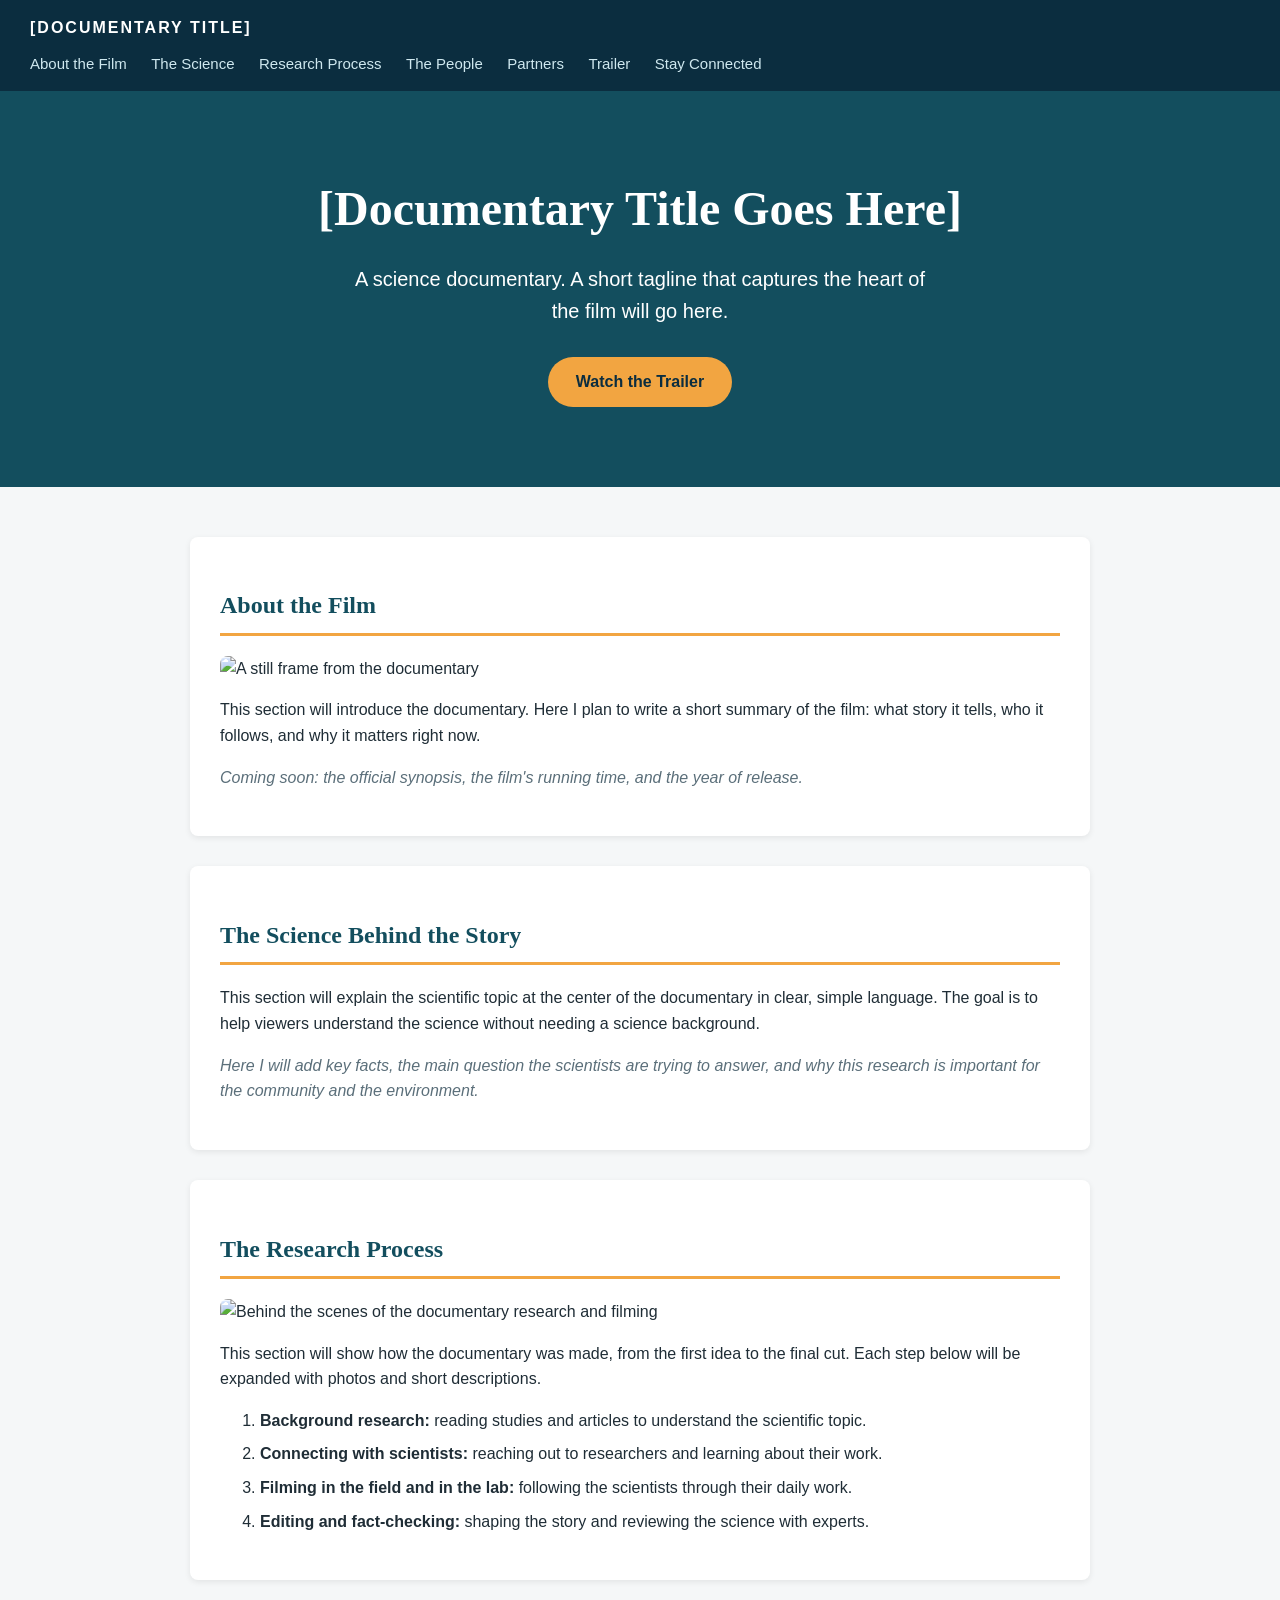
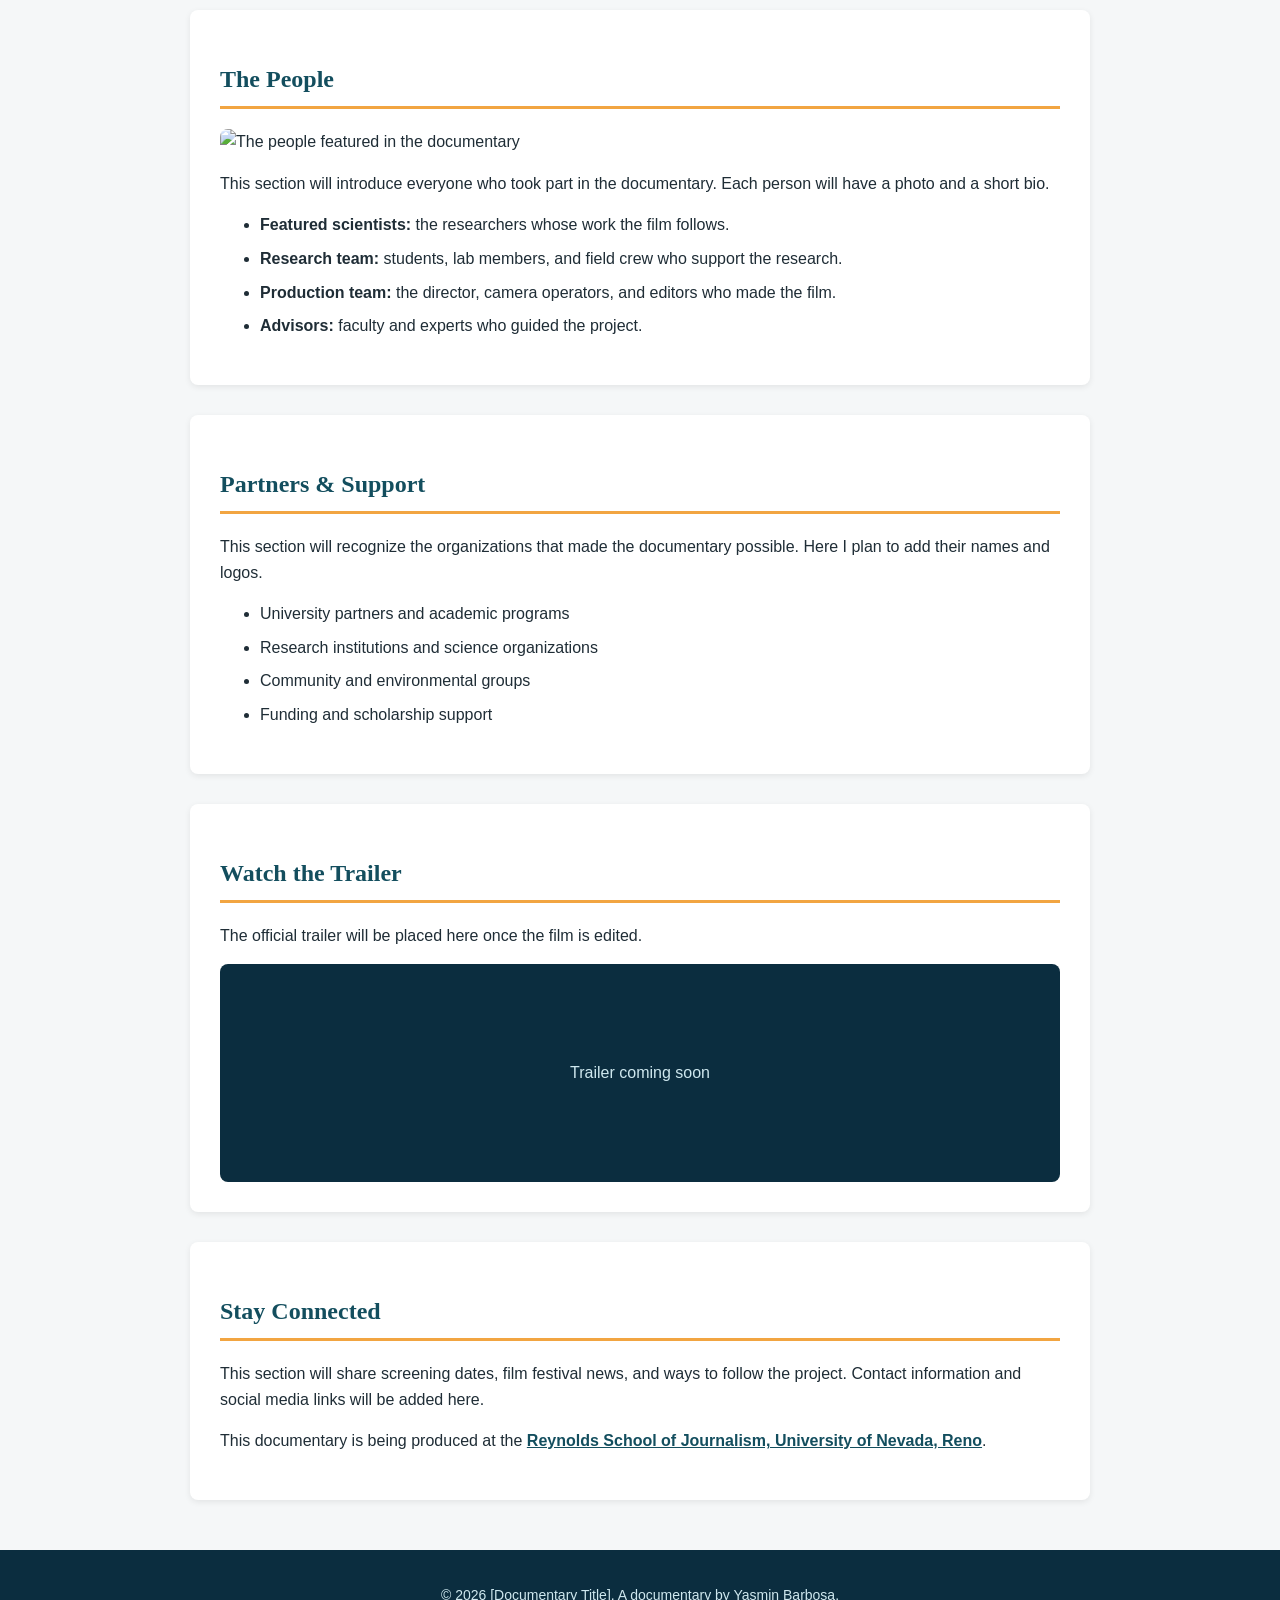
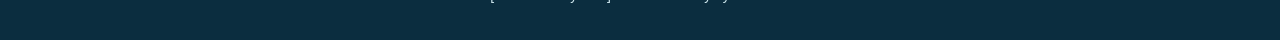
==== index.html @ 39a9e7e7 "Add initial website files" ====
<!DOCTYPE html>
<html lang="en">
<head>
  <meta charset="UTF-8">
  <meta name="viewport" content="width=device-width, initial-scale=1.0">
  <title>Documentary Title | A Science Documentary</title>
  <!-- Link to the CSS file -->
  <link rel="stylesheet" href="style.css">
</head>
<body>

  <!-- HEADER: site name and navigation menu -->
  <header>
    <p class="site-name">[Documentary Title]</p>
    <nav>
      <ul>
        <li><a href="#about">About the Film</a></li>
        <li><a href="#science">The Science</a></li>
        <li><a href="#research">Research Process</a></li>
        <li><a href="#people">The People</a></li>
        <li><a href="#partners">Partners</a></li>
        <li><a href="#trailer">Trailer</a></li>
        <li><a href="#contact">Stay Connected</a></li>
      </ul>
    </nav>
  </header>

  <!-- HERO: the first thing visitors see -->
  <section class="hero">
    <h1>[Documentary Title Goes Here]</h1>
    <p class="tagline">A science documentary. A short tagline that captures the heart of the film will go here.</p>
    <a href="#trailer" class="button">Watch the Trailer</a>
  </section>

  <main>

    <!-- ABOUT THE FILM -->
    <section id="about">
      <h2>About the Film</h2>
      <img src="images/about-the-film.jpg" alt="A still frame from the documentary">
      <p>This section will introduce the documentary. Here I plan to write a short summary of the film: what story it tells, who it follows, and why it matters right now.</p>
      <p class="placeholder-note">Coming soon: the official synopsis, the film's running time, and the year of release.</p>
    </section>

    <!-- THE SCIENCE -->
    <section id="science">
      <h2>The Science Behind the Story</h2>
      <p>This section will explain the scientific topic at the center of the documentary in clear, simple language. The goal is to help viewers understand the science without needing a science background.</p>
      <p class="placeholder-note">Here I will add key facts, the main question the scientists are trying to answer, and why this research is important for the community and the environment.</p>
    </section>

    <!-- RESEARCH PROCESS -->
    <section id="research">
      <h2>The Research Process</h2>
      <img src="images/research-process.jpg" alt="Behind the scenes of the documentary research and filming">
      <p>This section will show how the documentary was made, from the first idea to the final cut. Each step below will be expanded with photos and short descriptions.</p>
      <ol>
        <li><strong>Background research:</strong> reading studies and articles to understand the scientific topic.</li>
        <li><strong>Connecting with scientists:</strong> reaching out to researchers and learning about their work.</li>
        <li><strong>Filming in the field and in the lab:</strong> following the scientists through their daily work.</li>
        <li><strong>Editing and fact-checking:</strong> shaping the story and reviewing the science with experts.</li>
      </ol>
    </section>

    <!-- THE PEOPLE -->
    <section id="people">
      <h2>The People</h2>
      <img src="images/the-people.jpg" alt="The people featured in the documentary">
      <p>This section will introduce everyone who took part in the documentary. Each person will have a photo and a short bio.</p>
      <ul>
        <li><strong>Featured scientists:</strong> the researchers whose work the film follows.</li>
        <li><strong>Research team:</strong> students, lab members, and field crew who support the research.</li>
        <li><strong>Production team:</strong> the director, camera operators, and editors who made the film.</li>
        <li><strong>Advisors:</strong> faculty and experts who guided the project.</li>
      </ul>
    </section>

    <!-- PARTNERS -->
    <section id="partners">
      <h2>Partners &amp; Support</h2>
      <p>This section will recognize the organizations that made the documentary possible. Here I plan to add their names and logos.</p>
      <ul>
        <li>University partners and academic programs</li>
        <li>Research institutions and science organizations</li>
        <li>Community and environmental groups</li>
        <li>Funding and scholarship support</li>
      </ul>
    </section>

    <!-- TRAILER -->
    <section id="trailer">
      <h2>Watch the Trailer</h2>
      <p>The official trailer will be placed here once the film is edited.</p>
      <div class="video-box">
        <p>Trailer coming soon</p>
      </div>
    </section>

    <!-- STAY CONNECTED -->
    <section id="contact">
      <h2>Stay Connected</h2>
      <p>This section will share screening dates, film festival news, and ways to follow the project. Contact information and social media links will be added here.</p>
      <p>This documentary is being produced at the <a href="https://www.unr.edu/journalism" target="_blank">Reynolds School of Journalism, University of Nevada, Reno</a>.</p>
    </section>

  </main>

  <!-- FOOTER -->
  <footer>
    <p>&copy; 2026 [Documentary Title]. A documentary by Yasmin Barbosa.</p>
  </footer>

</body>
</html>
---- style.css ----
/* =========================
   1. BASIC PAGE SETTINGS
   ========================= */
body {
  margin: 0;
  font-family: Arial, Helvetica, sans-serif;
  background-color: #f5f7f8;
  color: #1f2d36;
  line-height: 1.6;
}

h1,
h2 {
  font-family: Georgia, "Times New Roman", serif;
}

/* =========================
   2. HEADER AND NAVIGATION
   ========================= */
header {
  background-color: #0b2d3f;
  padding: 15px 30px;
}

.site-name {
  color: #ffffff;
  font-weight: bold;
  letter-spacing: 2px;
  text-transform: uppercase;
  margin: 0 0 10px 0;
}

nav ul {
  list-style: none;
  margin: 0;
  padding: 0;
}

nav li {
  display: inline-block;
  margin-right: 20px;
}

nav a {
  color: #cfe8ef;
  text-decoration: none;
  font-size: 15px;
}

nav a:hover {
  color: #ffffff;
  text-decoration: underline;
}

/* =========================
   3. HERO (TOP BANNER)
   ========================= */
.hero {
  background-color: #134e5e;
  color: #ffffff;
  text-align: center;
  padding: 80px 20px;
}

.hero h1 {
  font-size: 48px;
  margin: 0 0 15px 0;
}

.tagline {
  font-size: 20px;
  max-width: 600px;
  margin: 0 auto 30px auto;
}

.button {
  display: inline-block;
  background-color: #f2a541;
  color: #0b2d3f;
  padding: 12px 28px;
  border-radius: 30px;
  text-decoration: none;
  font-weight: bold;
}

.button:hover {
  background-color: #ffffff;
}

/* =========================
   4. MAIN CONTENT SECTIONS
   ========================= */
main {
  max-width: 900px;
  margin: 0 auto;
  padding: 20px;
}

main section {
  background-color: #ffffff;
  margin: 30px 0;
  padding: 30px;
  border-radius: 8px;
  box-shadow: 0 2px 6px rgba(0, 0, 0, 0.08);
}

h2 {
  color: #134e5e;
  border-bottom: 3px solid #f2a541;
  padding-bottom: 8px;
}

img {
  max-width: 100%;
  height: auto;
  border-radius: 8px;
}

main li {
  margin-bottom: 8px;
}

main a {
  color: #134e5e;
  font-weight: bold;
}

.placeholder-note {
  font-style: italic;
  color: #5b6f7a;
}

/* Trailer box */
.video-box {
  background-color: #0b2d3f;
  color: #cfe8ef;
  text-align: center;
  padding: 80px 20px;
  border-radius: 8px;
}

/* =========================
   5. FOOTER
   ========================= */
footer {
  background-color: #0b2d3f;
  color: #cfe8ef;
  text-align: center;
  padding: 20px;
  font-size: 14px;
}
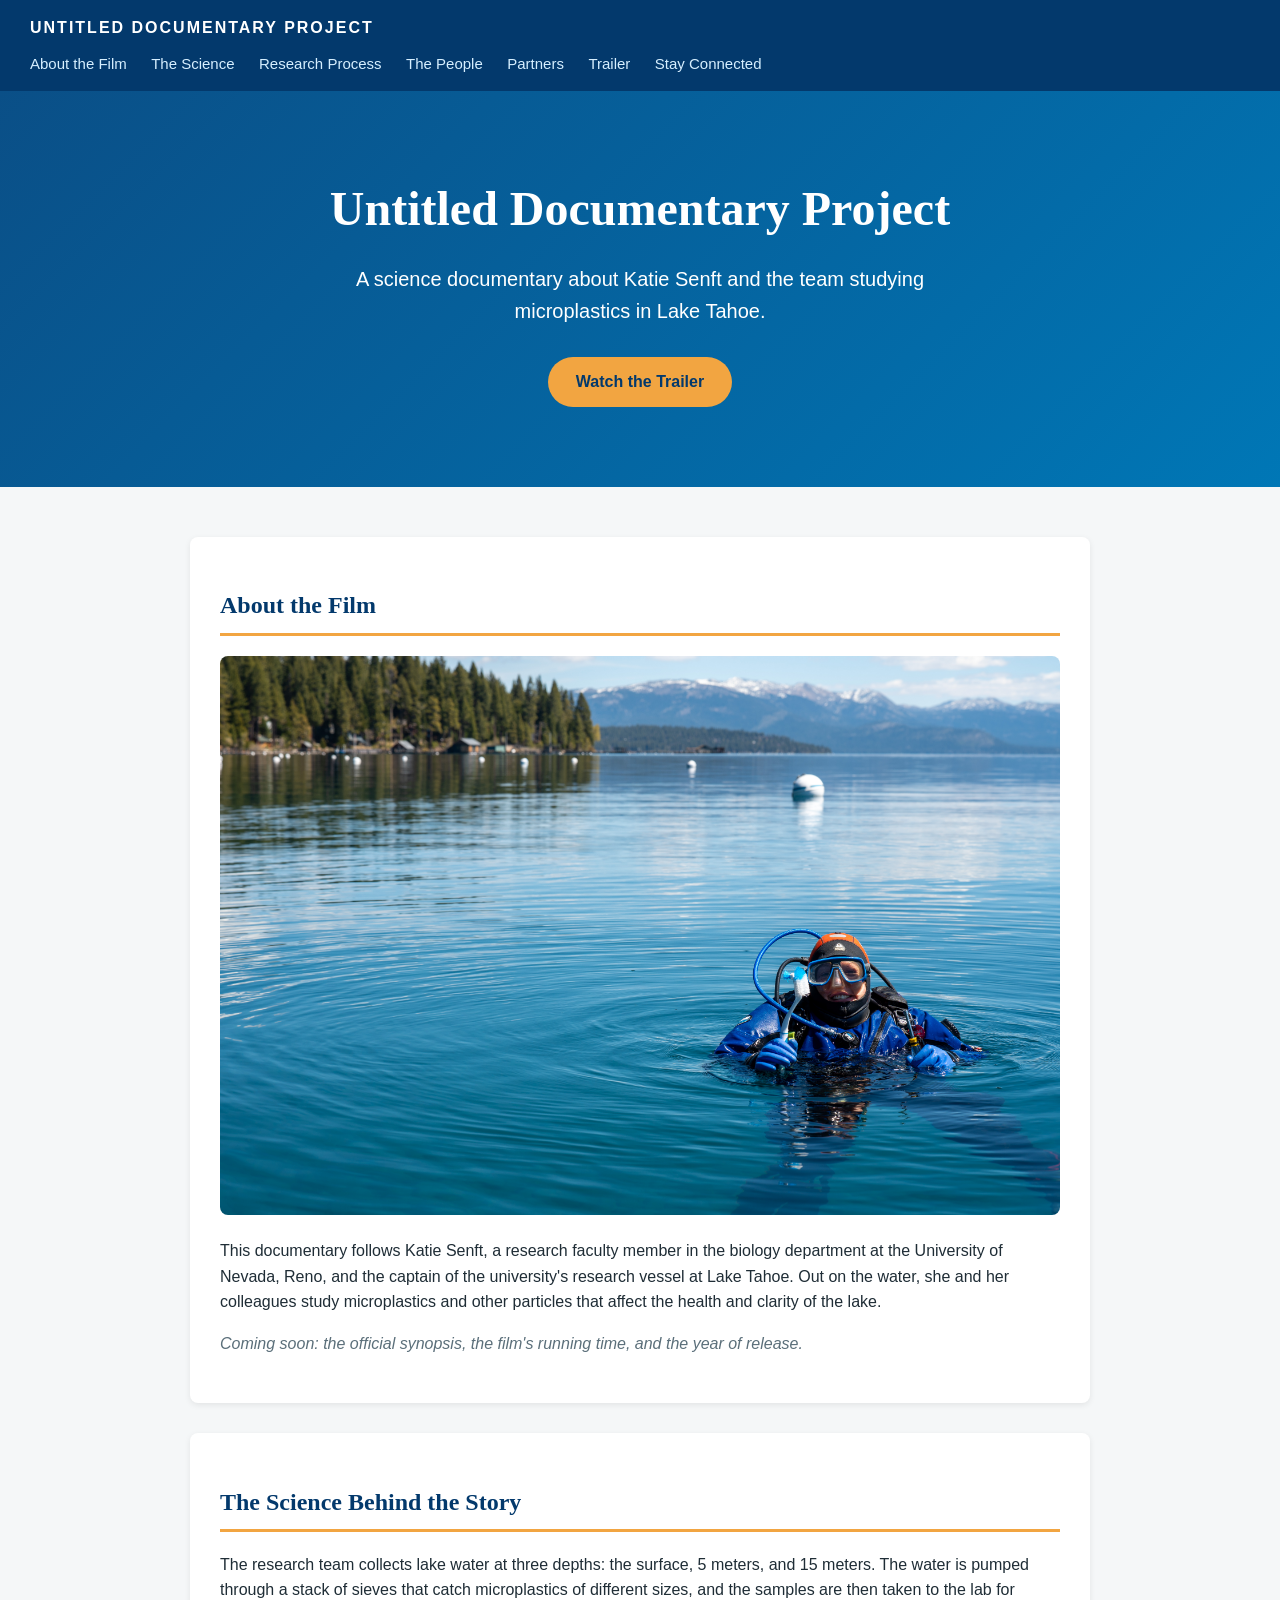
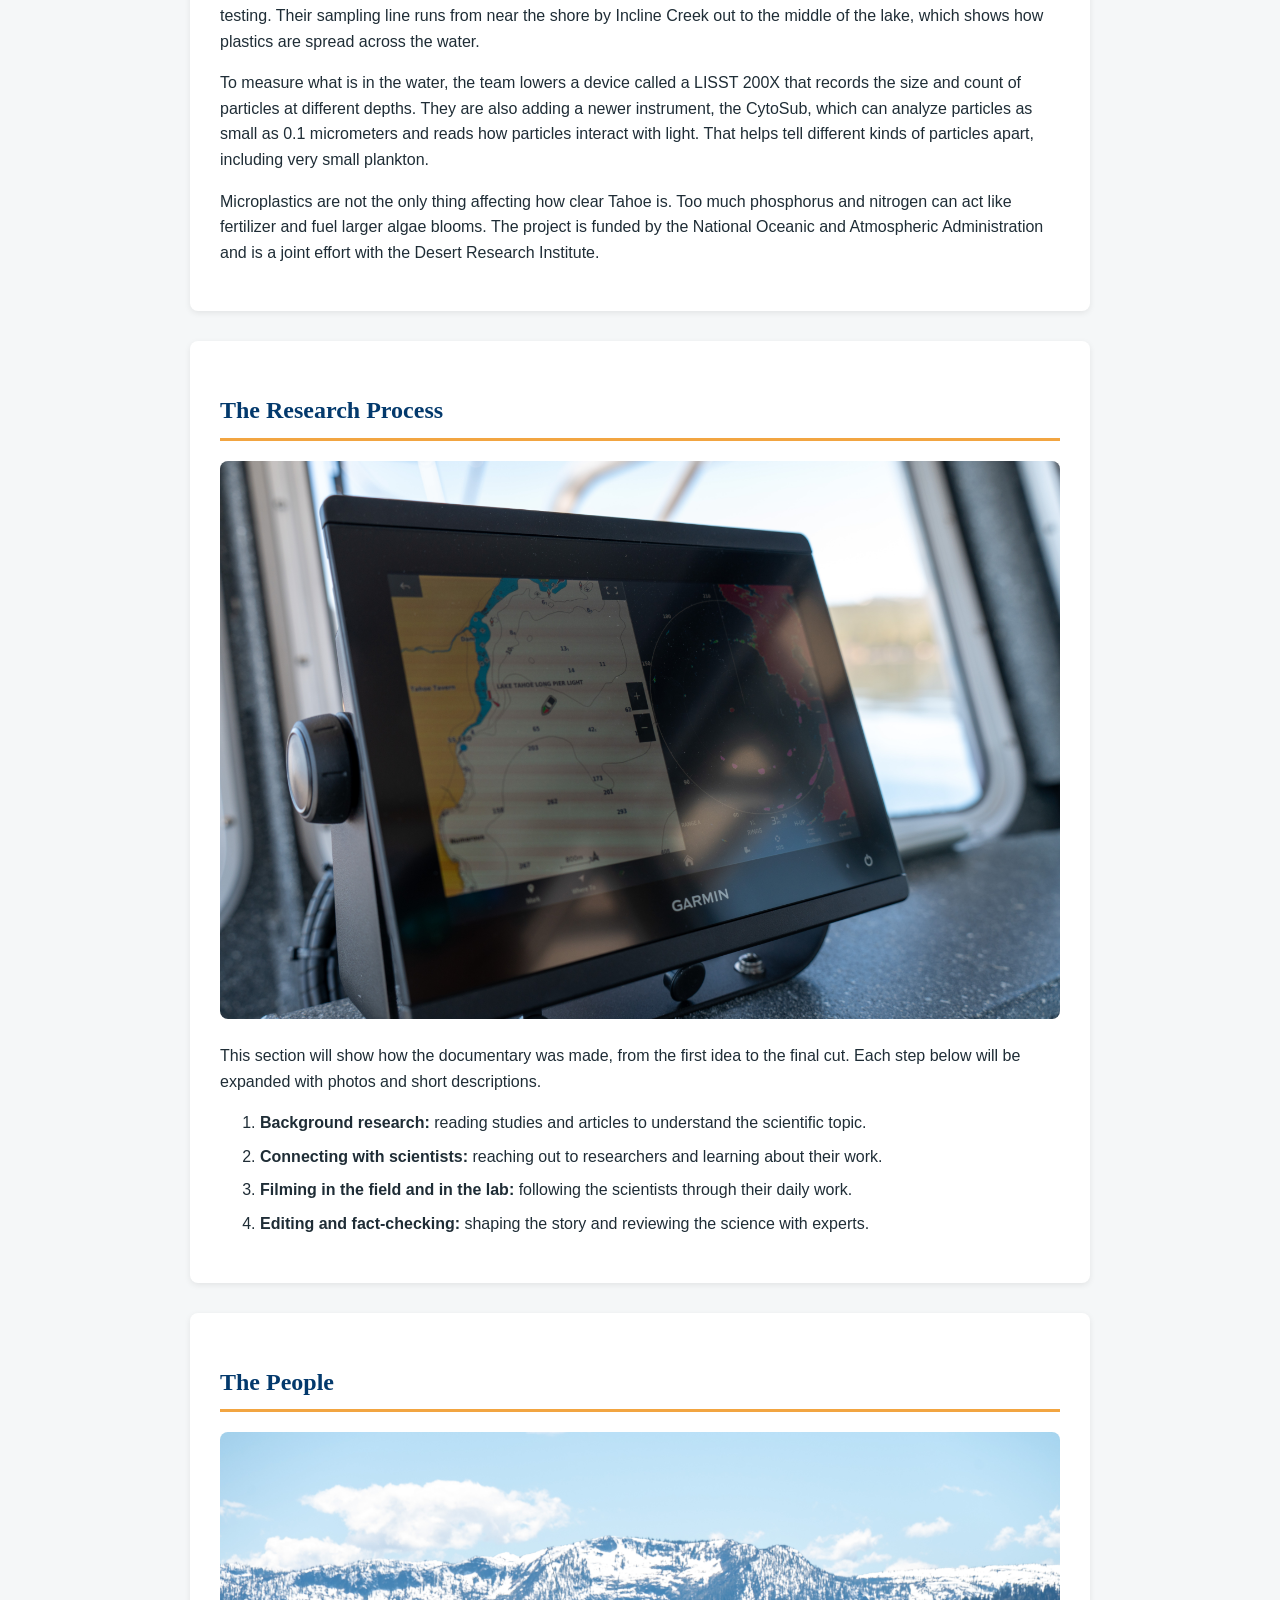
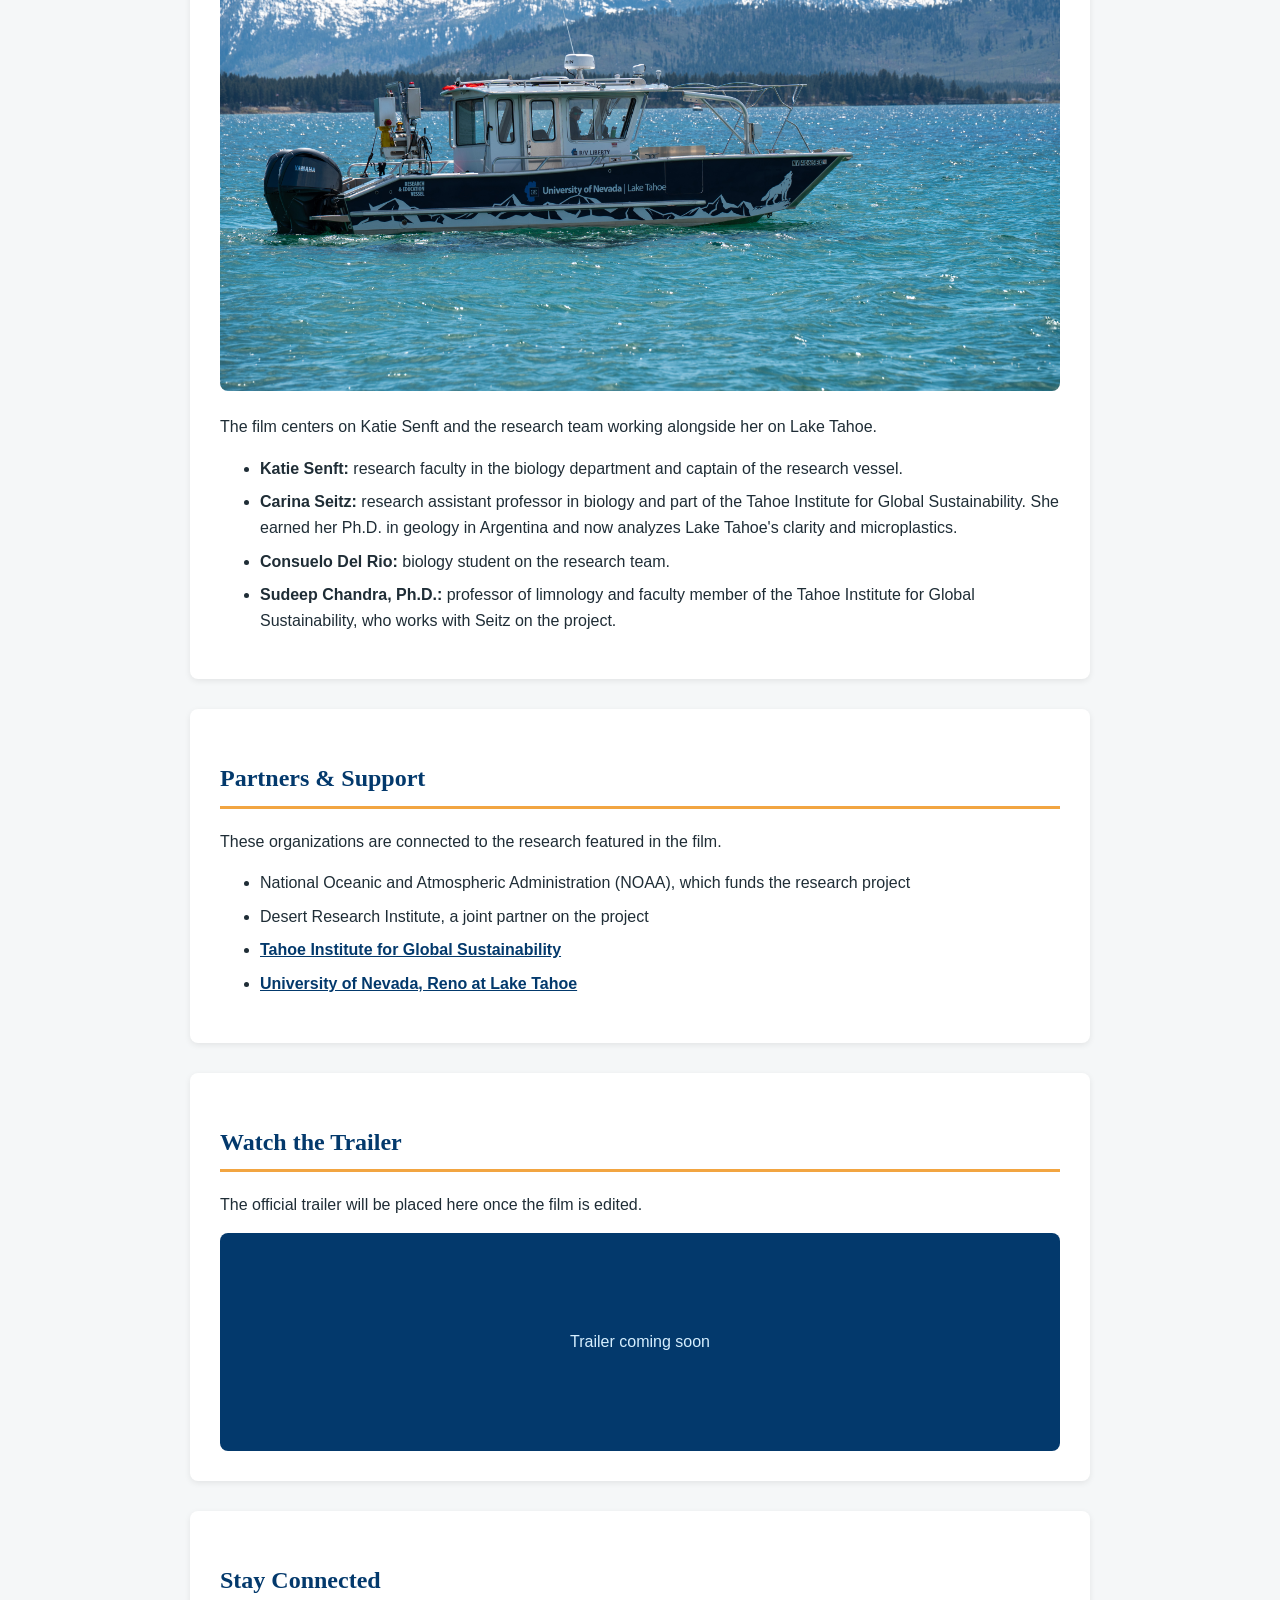
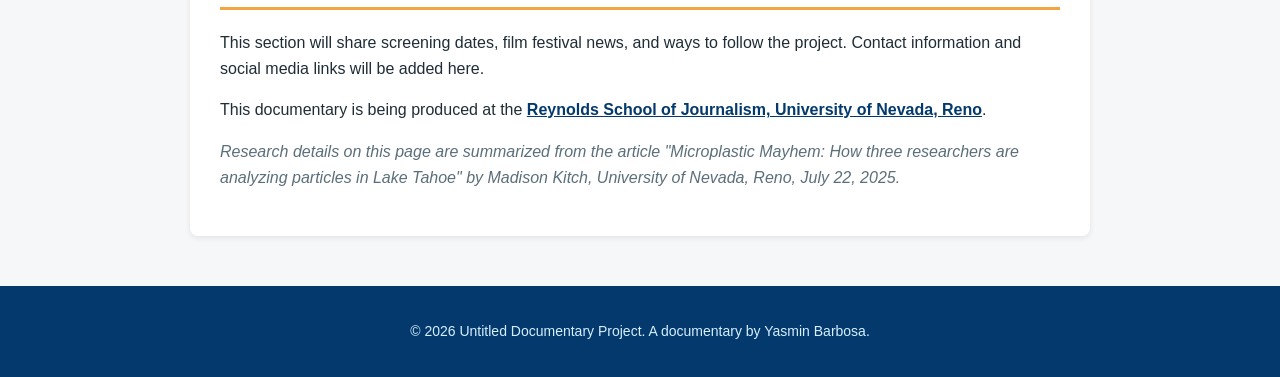
==== commit 2222f7db: "Update documentary title and content in index.html" ====
--- a/index.html
+++ b/index.html
@@ -3,7 +3,7 @@
 <head>
   <meta charset="UTF-8">
   <meta name="viewport" content="width=device-width, initial-scale=1.0">
-  <title>Documentary Title | A Science Documentary</title>
+  <title>Untitled Documentary Project | A Science Documentary</title>
   <!-- Link to the CSS file -->
   <link rel="stylesheet" href="style.css">
 </head>
@@ -11,7 +11,7 @@
 
   <!-- HEADER: site name and navigation menu -->
   <header>
-    <p class="site-name">[Documentary Title]</p>
+    <p class="site-name">Untitled Documentary Project</p>
     <nav>
       <ul>
         <li><a href="#about">About the Film</a></li>
@@ -27,8 +27,8 @@
 
   <!-- HERO: the first thing visitors see -->
   <section class="hero">
-    <h1>[Documentary Title Goes Here]</h1>
-    <p class="tagline">A science documentary. A short tagline that captures the heart of the film will go here.</p>
+    <h1>Untitled Documentary Project</h1>
+    <p class="tagline">A science documentary about Katie Senft and the team studying microplastics in Lake Tahoe.</p>
     <a href="#trailer" class="button">Watch the Trailer</a>
   </section>
 
@@ -38,15 +38,16 @@
     <section id="about">
       <h2>About the Film</h2>
       <img src="images/about-the-film.jpg" alt="A still frame from the documentary">
-      <p>This section will introduce the documentary. Here I plan to write a short summary of the film: what story it tells, who it follows, and why it matters right now.</p>
+      <p>This documentary follows Katie Senft, a research faculty member in the biology department at the University of Nevada, Reno, and the captain of the university's research vessel at Lake Tahoe. Out on the water, she and her colleagues study microplastics and other particles that affect the health and clarity of the lake.</p>
       <p class="placeholder-note">Coming soon: the official synopsis, the film's running time, and the year of release.</p>
     </section>
 
     <!-- THE SCIENCE -->
     <section id="science">
       <h2>The Science Behind the Story</h2>
-      <p>This section will explain the scientific topic at the center of the documentary in clear, simple language. The goal is to help viewers understand the science without needing a science background.</p>
-      <p class="placeholder-note">Here I will add key facts, the main question the scientists are trying to answer, and why this research is important for the community and the environment.</p>
+      <p>The research team collects lake water at three depths: the surface, 5 meters, and 15 meters. The water is pumped through a stack of sieves that catch microplastics of different sizes, and the samples are then taken to the lab for testing. Their sampling line runs from near the shore by Incline Creek out to the middle of the lake, which shows how plastics are spread across the water.</p>
+      <p>To measure what is in the water, the team lowers a device called a LISST 200X that records the size and count of particles at different depths. They are also adding a newer instrument, the CytoSub, which can analyze particles as small as 0.1 micrometers and reads how particles interact with light. That helps tell different kinds of particles apart, including very small plankton.</p>
+      <p>Microplastics are not the only thing affecting how clear Tahoe is. Too much phosphorus and nitrogen can act like fertilizer and fuel larger algae blooms. The project is funded by the National Oceanic and Atmospheric Administration and is a joint effort with the Desert Research Institute.</p>
     </section>
 
     <!-- RESEARCH PROCESS -->
@@ -65,25 +66,26 @@
     <!-- THE PEOPLE -->
     <section id="people">
       <h2>The People</h2>
-      <img src="images/the-people.jpg" alt="The people featured in the documentary">
-      <p>This section will introduce everyone who took part in the documentary. Each person will have a photo and a short bio.</p>
+      <img src="images/the-people.jpg" alt="The research vessel on Lake Tahoe">
+      <p>The film centers on Katie Senft and the research team working alongside her on Lake Tahoe.</p>
       <ul>
-        <li><strong>Featured scientists:</strong> the researchers whose work the film follows.</li>
-        <li><strong>Research team:</strong> students, lab members, and field crew who support the research.</li>
-        <li><strong>Production team:</strong> the director, camera operators, and editors who made the film.</li>
-        <li><strong>Advisors:</strong> faculty and experts who guided the project.</li>
+        <li><strong>Katie Senft:</strong> research faculty in the biology department and captain of the research vessel.</li>
+        <li><strong>Carina Seitz:</strong> research assistant professor in biology and part of the Tahoe Institute for Global Sustainability. She earned her Ph.D. in geology in Argentina and now analyzes Lake Tahoe's clarity and microplastics.</li>
+        <li><strong>Consuelo Del Rio:</strong> biology student on the research team.</li>
+        <li><strong>Sudeep Chandra, Ph.D.:</strong> professor of limnology and faculty member of the Tahoe Institute for Global Sustainability, who works with Seitz on the project.</li>
+   
       </ul>
     </section>
 
     <!-- PARTNERS -->
     <section id="partners">
       <h2>Partners &amp; Support</h2>
-      <p>This section will recognize the organizations that made the documentary possible. Here I plan to add their names and logos.</p>
+      <p>These organizations are connected to the research featured in the film.</p>
       <ul>
-        <li>University partners and academic programs</li>
-        <li>Research institutions and science organizations</li>
-        <li>Community and environmental groups</li>
-        <li>Funding and scholarship support</li>
+        <li>National Oceanic and Atmospheric Administration (NOAA), which funds the research project</li>
+        <li>Desert Research Institute, a joint partner on the project</li>
+        <li><a href="https://www.unr.edu/tahoe-institute" target="_blank">Tahoe Institute for Global Sustainability</a></li>
+        <li><a href="https://www.unr.edu/lake-tahoe" target="_blank">University of Nevada, Reno at Lake Tahoe</a></li>
       </ul>
     </section>
 
@@ -101,14 +103,15 @@
       <h2>Stay Connected</h2>
       <p>This section will share screening dates, film festival news, and ways to follow the project. Contact information and social media links will be added here.</p>
       <p>This documentary is being produced at the <a href="https://www.unr.edu/journalism" target="_blank">Reynolds School of Journalism, University of Nevada, Reno</a>.</p>
+      <p class="placeholder-note">Research details on this page are summarized from the article "Microplastic Mayhem: How three researchers are analyzing particles in Lake Tahoe" by Madison Kitch, University of Nevada, Reno, July 22, 2025.</p>
     </section>
 
   </main>
 
   <!-- FOOTER -->
   <footer>
-    <p>&copy; 2026 [Documentary Title]. A documentary by Yasmin Barbosa.</p>
+    <p>&copy; 2026 Untitled Documentary Project. A documentary by Yasmin Barbosa.</p>
   </footer>
 
 </body>
-</html>+</html>
--- a/style.css
+++ b/style.css
@@ -18,7 +18,7 @@
    2. HEADER AND NAVIGATION
    ========================= */
 header {
-  background-color: #0b2d3f;
+  background-color: #03396c;
   padding: 15px 30px;
 }
 
@@ -42,7 +42,7 @@
 }
 
 nav a {
-  color: #cfe8ef;
+  color: #d6efff;
   text-decoration: none;
   font-size: 15px;
 }
@@ -56,7 +56,7 @@
    3. HERO (TOP BANNER)
    ========================= */
 .hero {
-  background-color: #134e5e;
+  background: linear-gradient(135deg, #0a4f87, #0077b6);
   color: #ffffff;
   text-align: center;
   padding: 80px 20px;
@@ -76,7 +76,7 @@
 .button {
   display: inline-block;
   background-color: #f2a541;
-  color: #0b2d3f;
+  color: #03396c;
   padding: 12px 28px;
   border-radius: 30px;
   text-decoration: none;
@@ -105,7 +105,7 @@
 }
 
 h2 {
-  color: #134e5e;
+  color: #03396c;
   border-bottom: 3px solid #f2a541;
   padding-bottom: 8px;
 }
@@ -121,7 +121,7 @@
 }
 
 main a {
-  color: #134e5e;
+  color: #03396c;
   font-weight: bold;
 }
 
@@ -132,8 +132,8 @@
 
 /* Trailer box */
 .video-box {
-  background-color: #0b2d3f;
-  color: #cfe8ef;
+  background-color: #03396c;
+  color: #d6efff;
   text-align: center;
   padding: 80px 20px;
   border-radius: 8px;
@@ -143,9 +143,9 @@
    5. FOOTER
    ========================= */
 footer {
-  background-color: #0b2d3f;
-  color: #cfe8ef;
+  background-color: #03396c;
+  color: #d6efff;
   text-align: center;
   padding: 20px;
   font-size: 14px;
-}+}
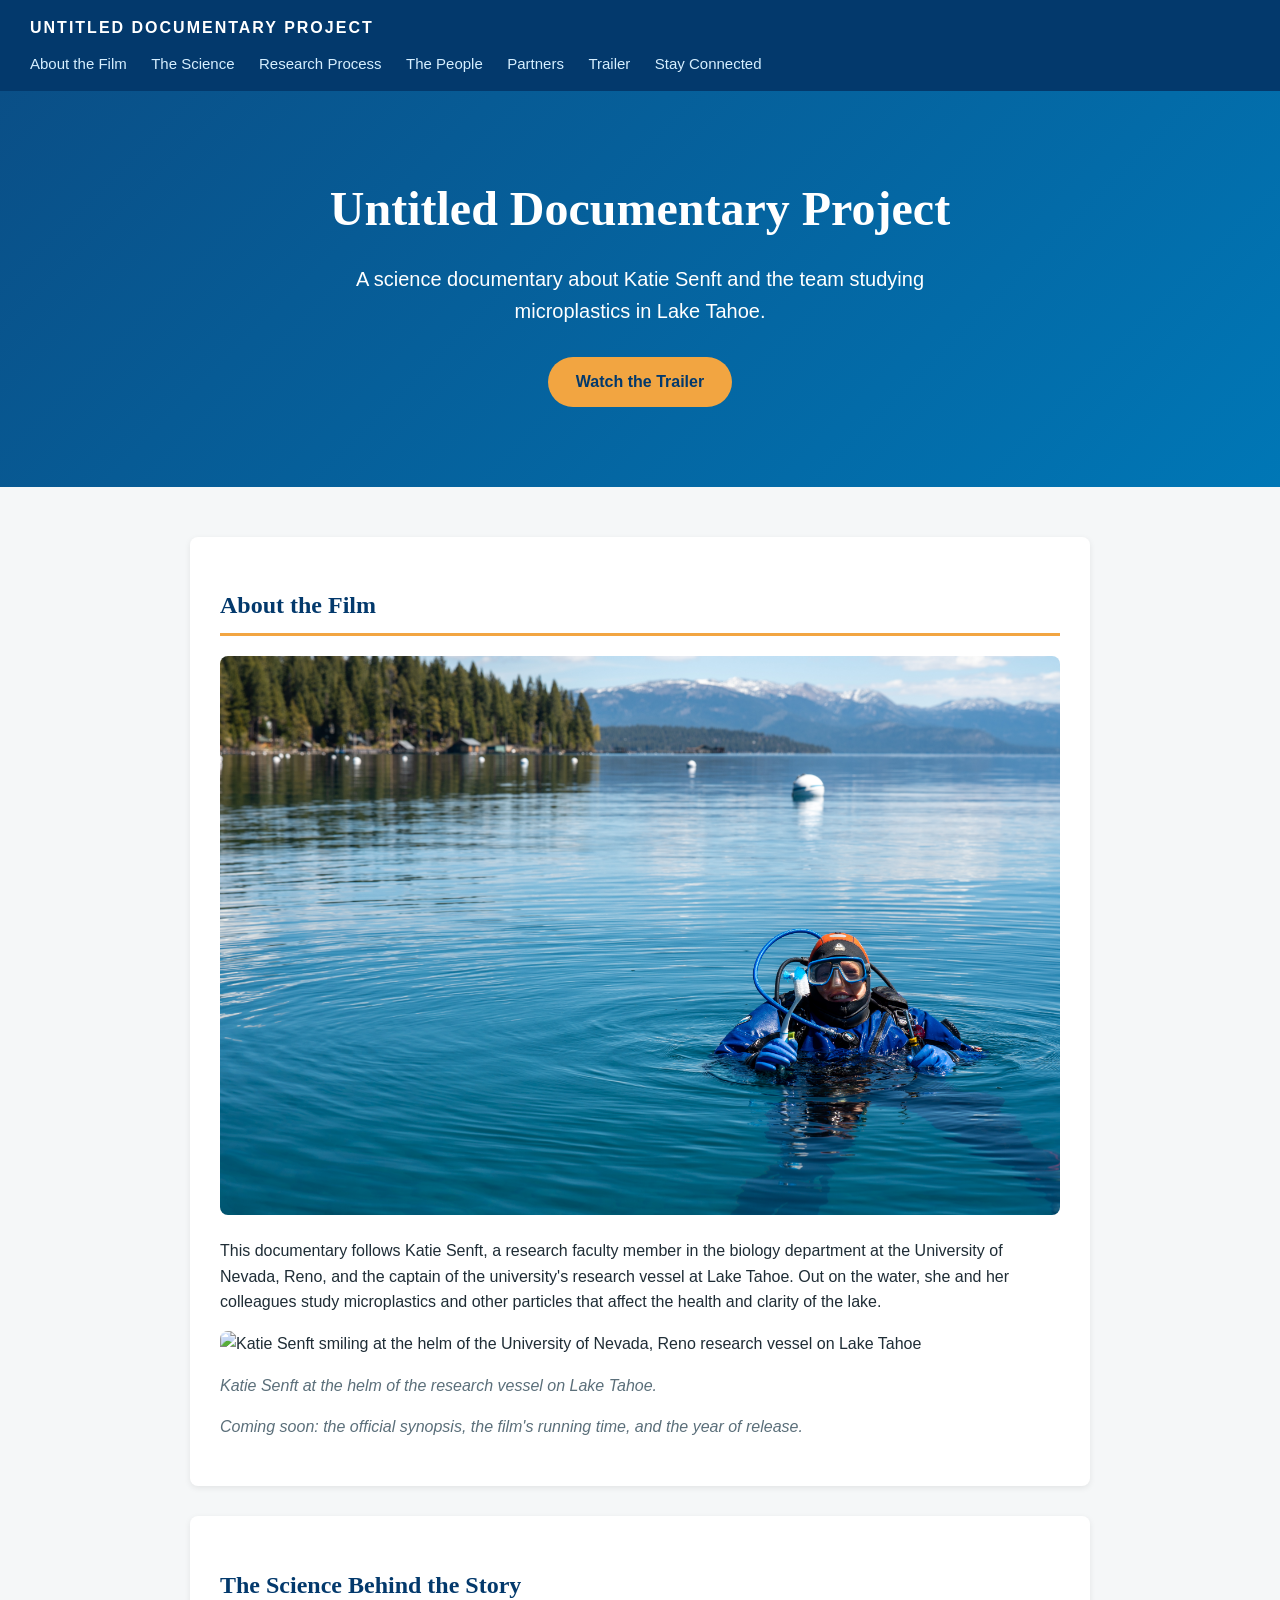
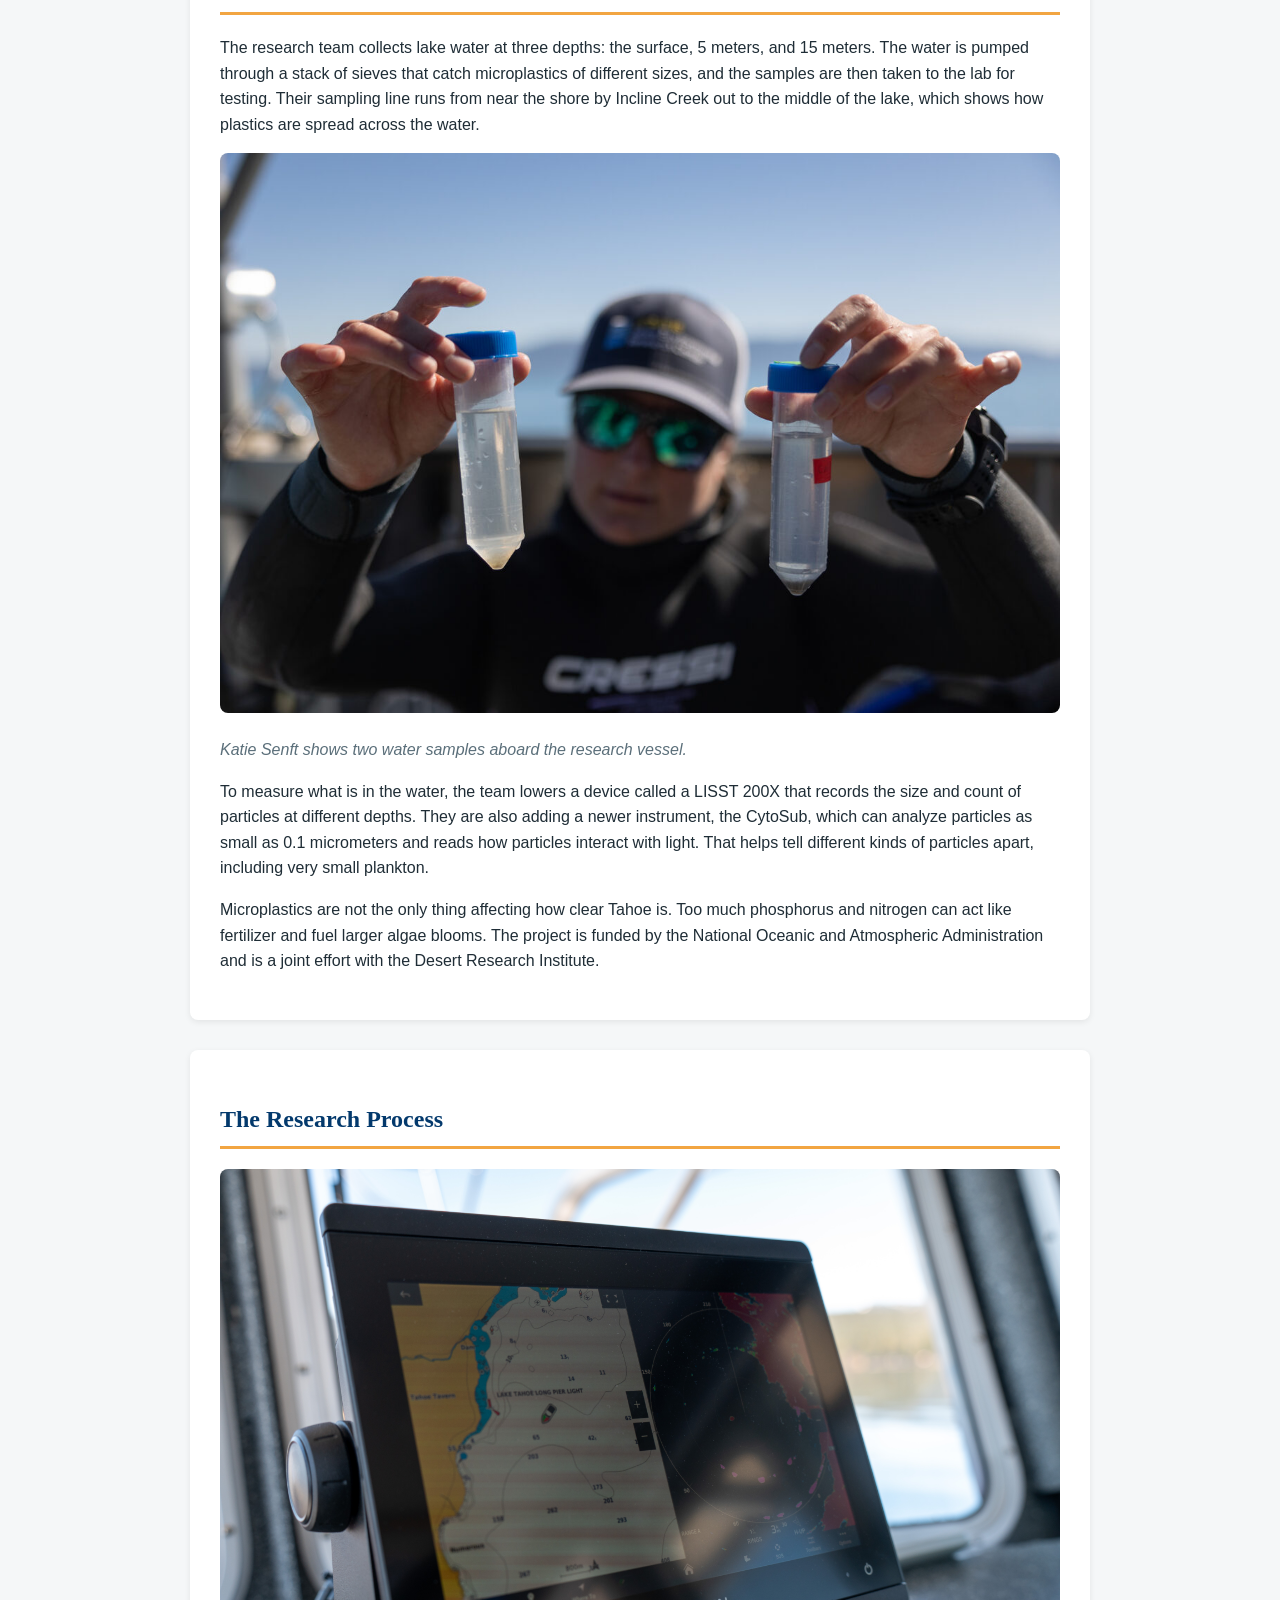
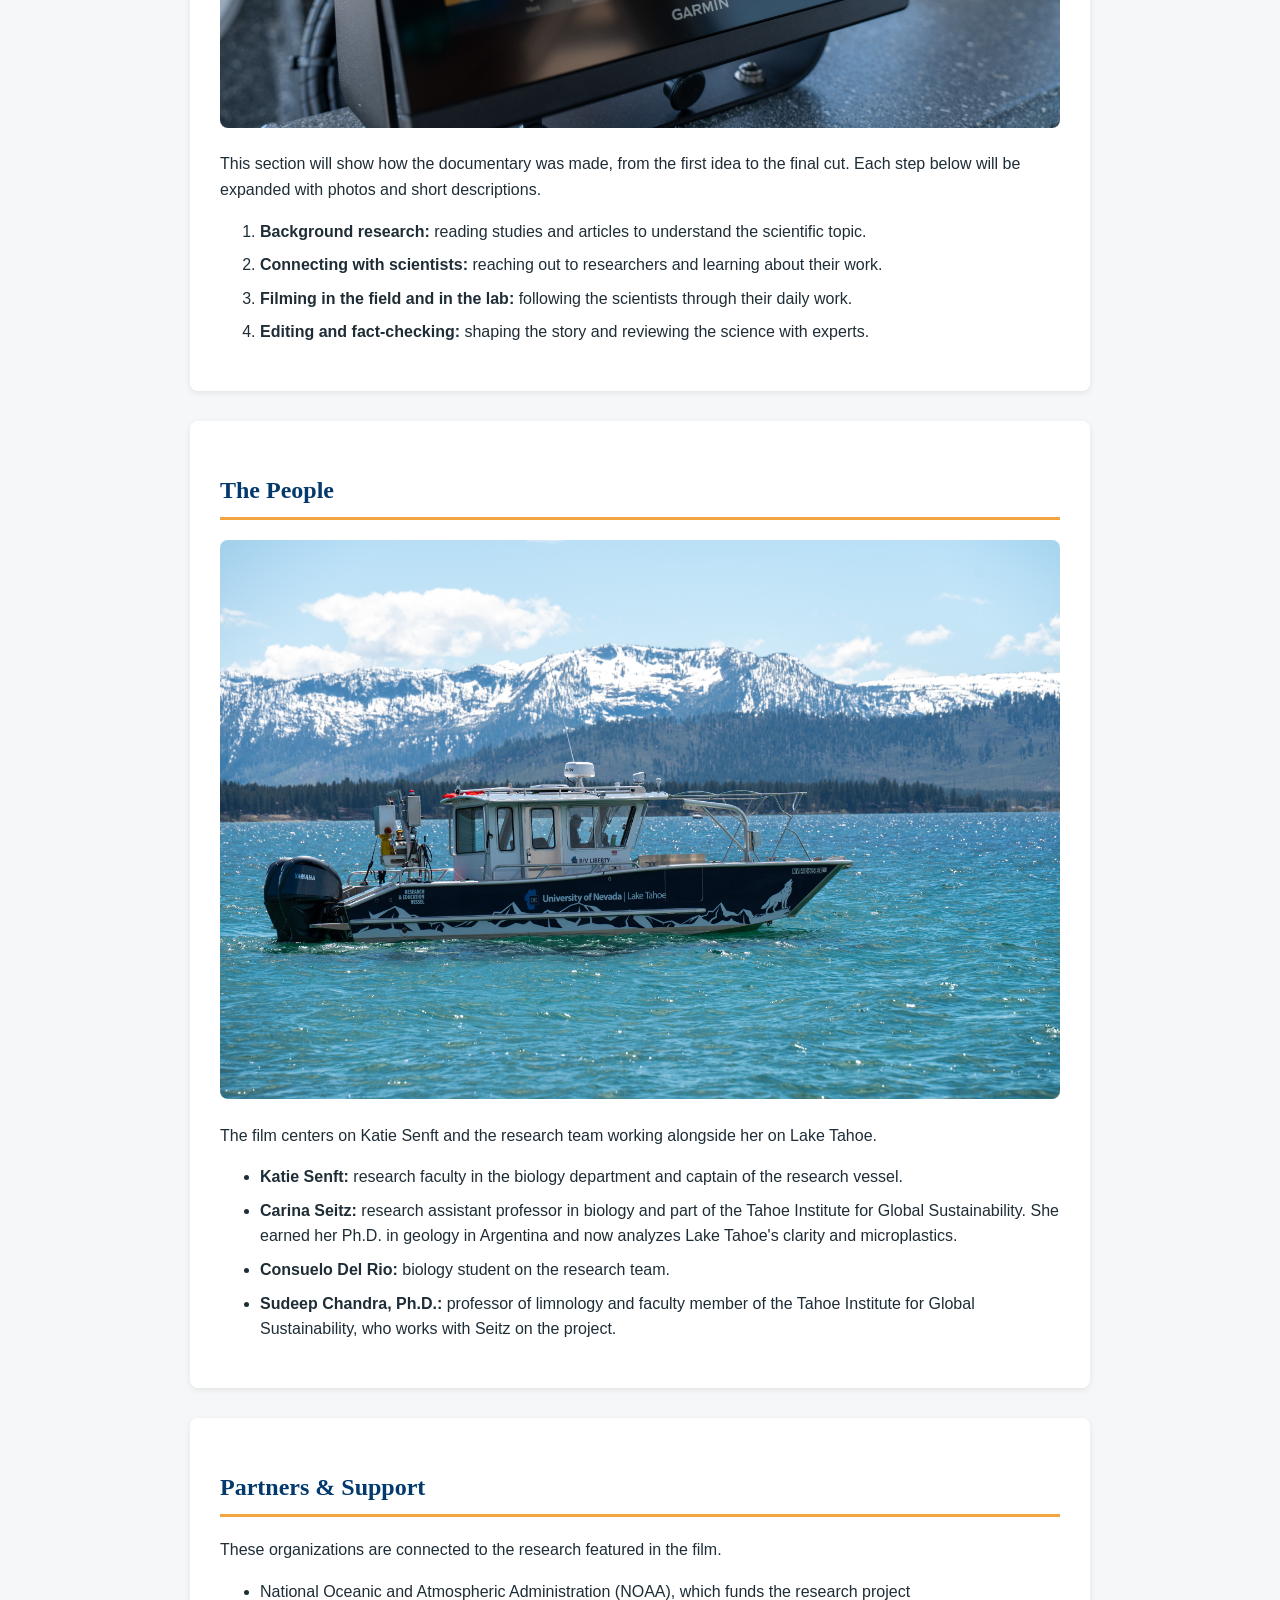
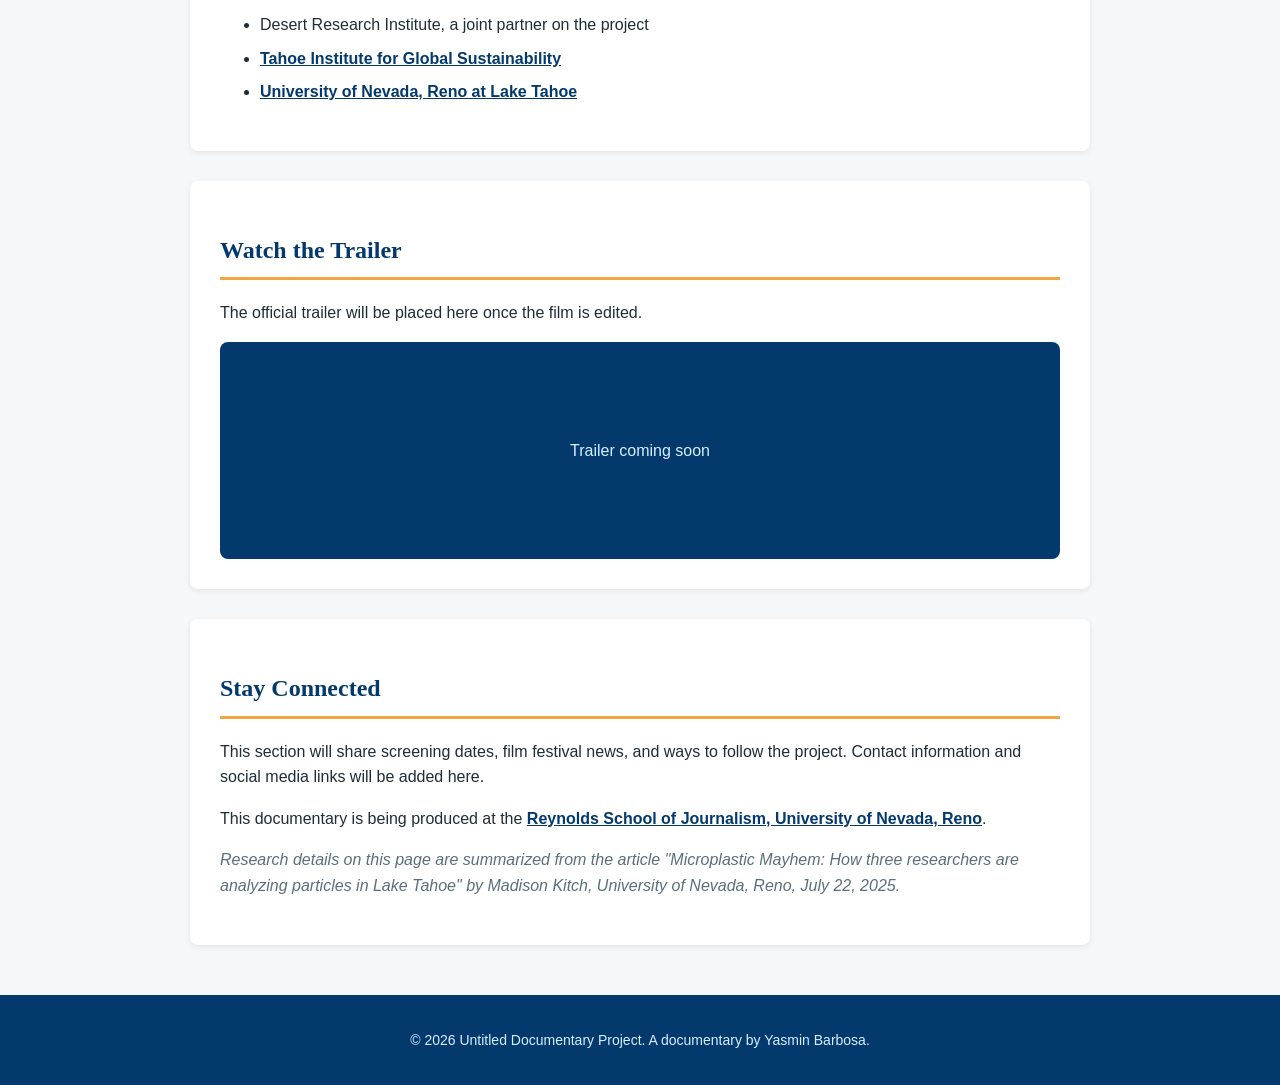
==== commit 70953a46: "Enhance 'About' and 'Science' sections with images Added images and notes about Katie Senft and wate" ====
--- a/index.html
+++ b/index.html
@@ -39,6 +39,8 @@
       <h2>About the Film</h2>
       <img src="images/about-the-film.jpg" alt="A still frame from the documentary">
       <p>This documentary follows Katie Senft, a research faculty member in the biology department at the University of Nevada, Reno, and the captain of the university's research vessel at Lake Tahoe. Out on the water, she and her colleagues study microplastics and other particles that affect the health and clarity of the lake.</p>
+      <img src="images/katie-senft-at-the-helm.jpg" alt="Katie Senft smiling at the helm of the University of Nevada, Reno research vessel on Lake Tahoe">
+      <p class="placeholder-note">Katie Senft at the helm of the research vessel on Lake Tahoe.</p>
       <p class="placeholder-note">Coming soon: the official synopsis, the film's running time, and the year of release.</p>
     </section>
 
@@ -46,6 +48,8 @@
     <section id="science">
       <h2>The Science Behind the Story</h2>
       <p>The research team collects lake water at three depths: the surface, 5 meters, and 15 meters. The water is pumped through a stack of sieves that catch microplastics of different sizes, and the samples are then taken to the lab for testing. Their sampling line runs from near the shore by Incline Creek out to the middle of the lake, which shows how plastics are spread across the water.</p>
+      <img src="images/katie-senft-water-samples.jpg" alt="Katie Senft holding up two water sample tubes aboard the research vessel on Lake Tahoe">
+      <p class="placeholder-note">Katie Senft shows two water samples aboard the research vessel.</p>
       <p>To measure what is in the water, the team lowers a device called a LISST 200X that records the size and count of particles at different depths. They are also adding a newer instrument, the CytoSub, which can analyze particles as small as 0.1 micrometers and reads how particles interact with light. That helps tell different kinds of particles apart, including very small plankton.</p>
       <p>Microplastics are not the only thing affecting how clear Tahoe is. Too much phosphorus and nitrogen can act like fertilizer and fuel larger algae blooms. The project is funded by the National Oceanic and Atmospheric Administration and is a joint effort with the Desert Research Institute.</p>
     </section>
@@ -73,7 +77,7 @@
         <li><strong>Carina Seitz:</strong> research assistant professor in biology and part of the Tahoe Institute for Global Sustainability. She earned her Ph.D. in geology in Argentina and now analyzes Lake Tahoe's clarity and microplastics.</li>
         <li><strong>Consuelo Del Rio:</strong> biology student on the research team.</li>
         <li><strong>Sudeep Chandra, Ph.D.:</strong> professor of limnology and faculty member of the Tahoe Institute for Global Sustainability, who works with Seitz on the project.</li>
-   
+    
       </ul>
     </section>
 
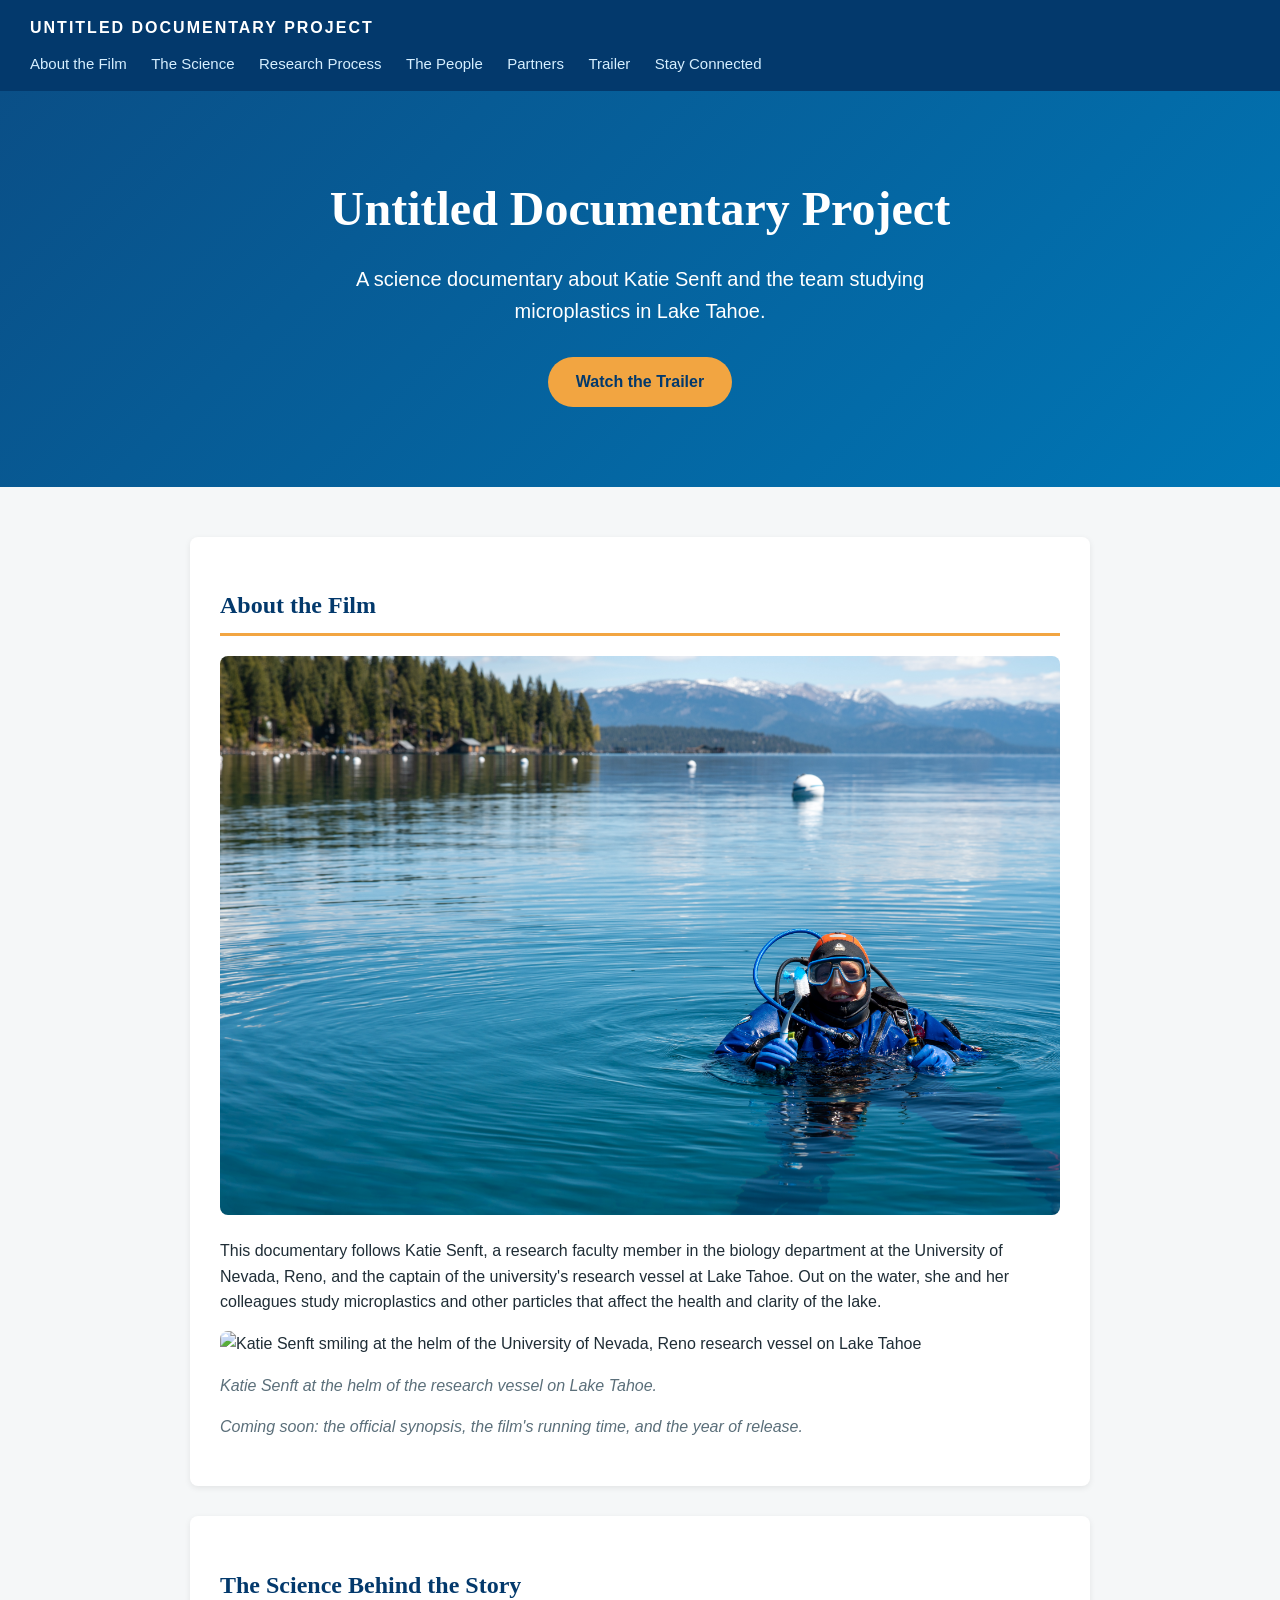
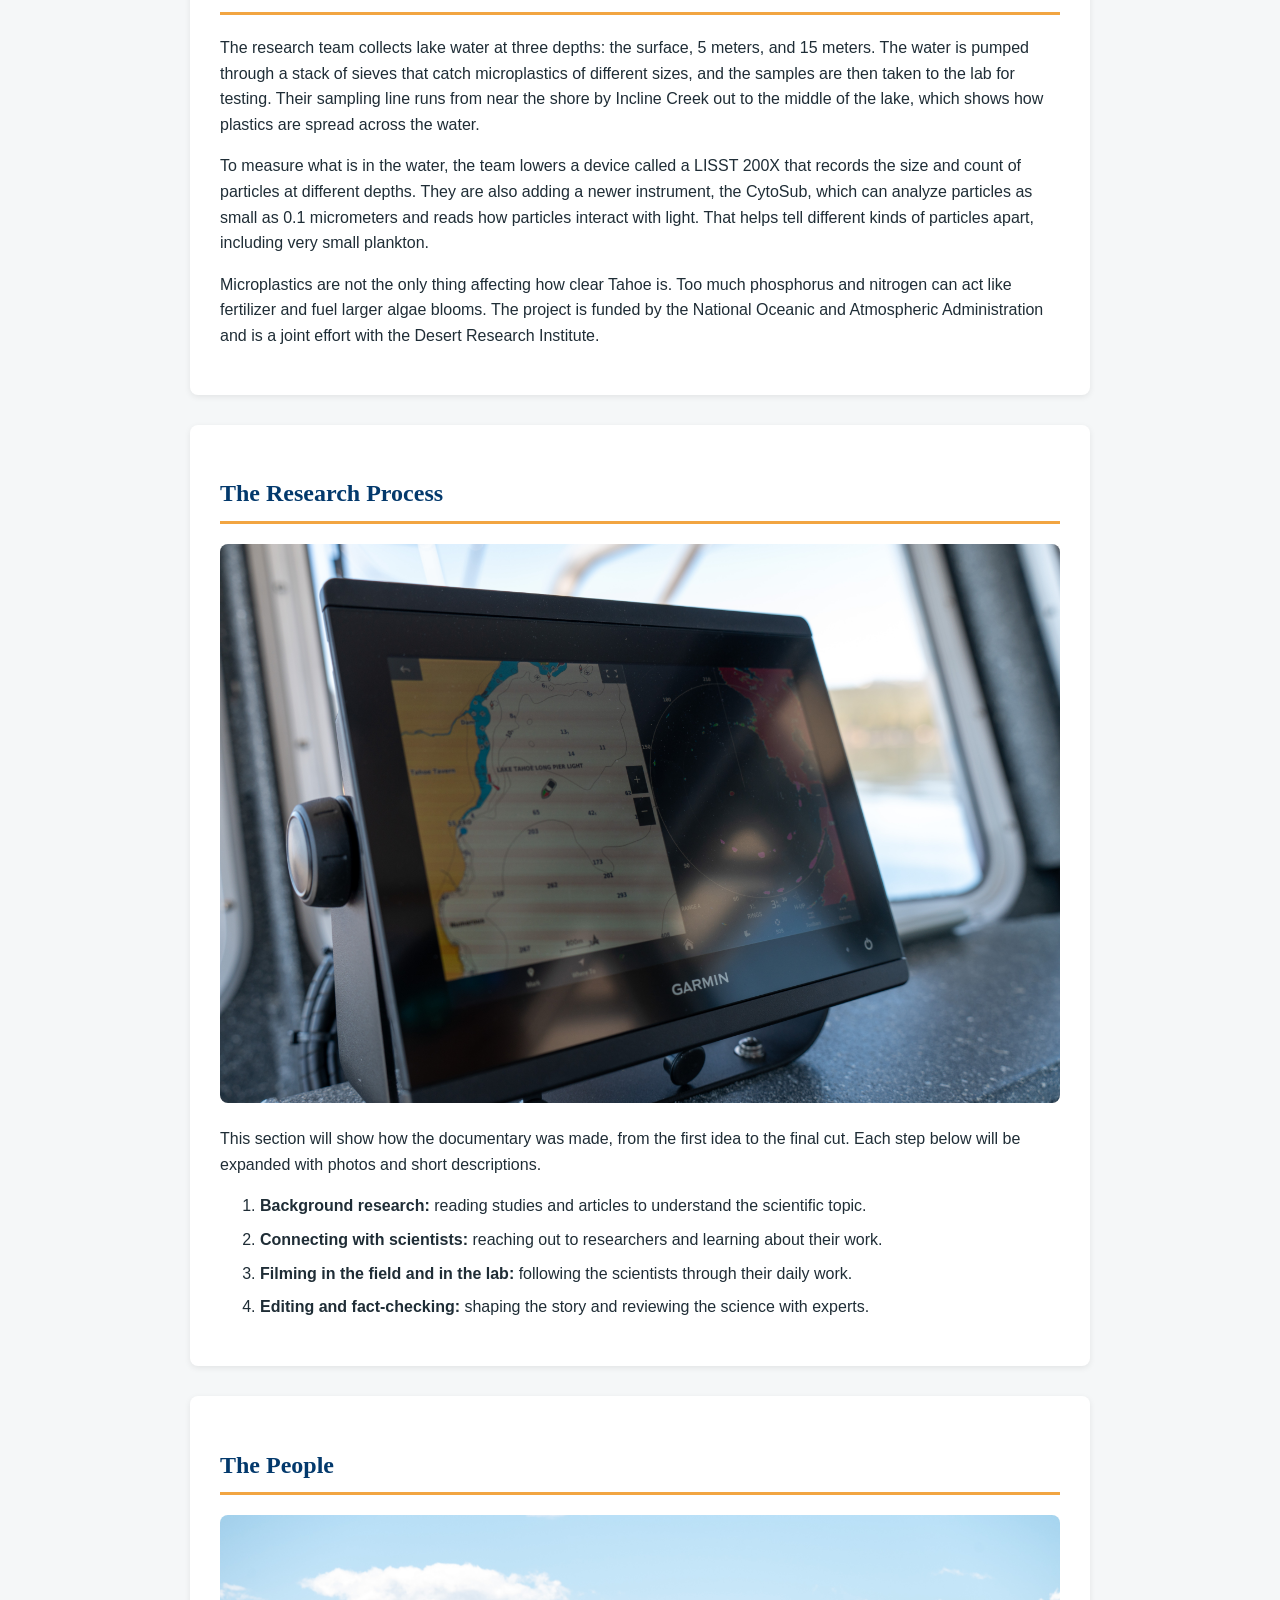
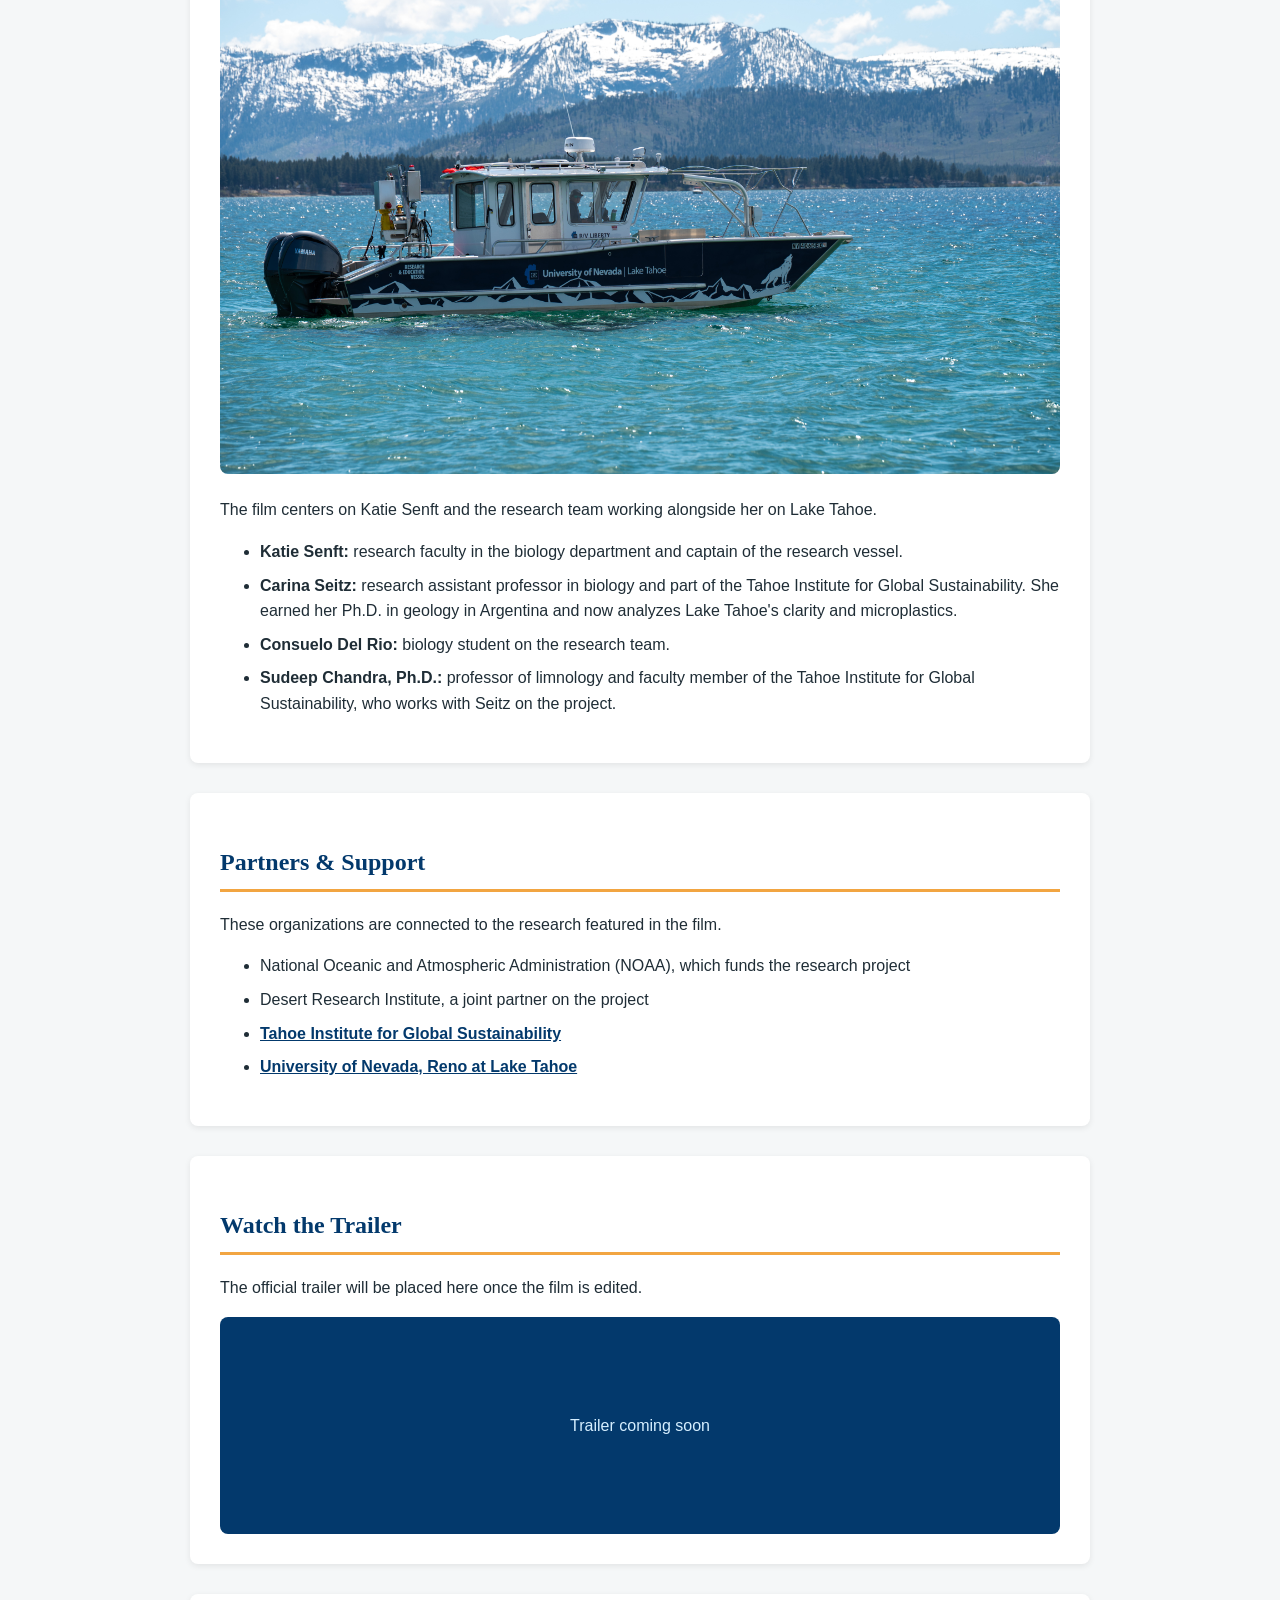
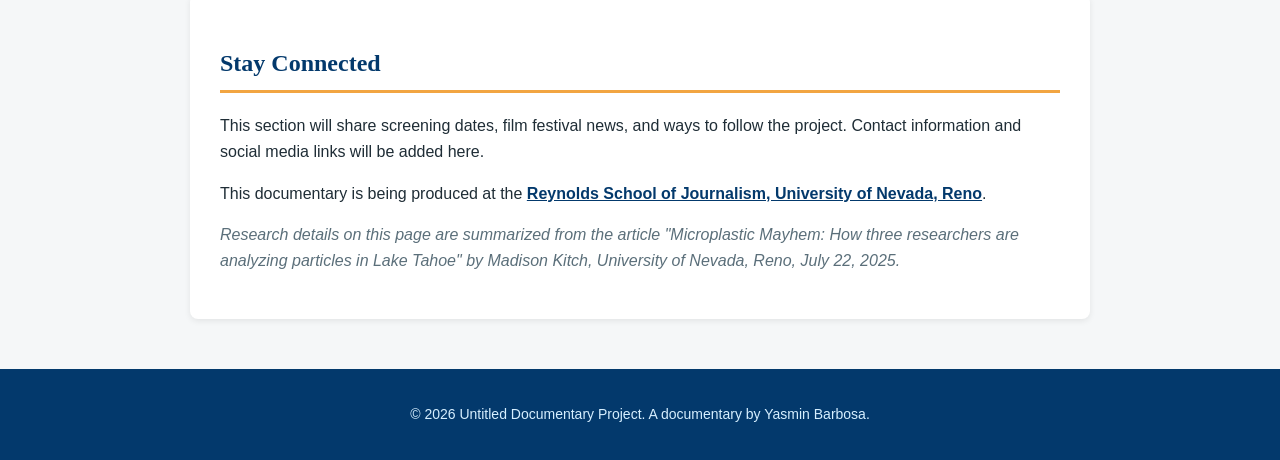
==== commit 75f65133: "Update index.html" ====
--- a/index.html
+++ b/index.html
@@ -48,8 +48,6 @@
     <section id="science">
       <h2>The Science Behind the Story</h2>
       <p>The research team collects lake water at three depths: the surface, 5 meters, and 15 meters. The water is pumped through a stack of sieves that catch microplastics of different sizes, and the samples are then taken to the lab for testing. Their sampling line runs from near the shore by Incline Creek out to the middle of the lake, which shows how plastics are spread across the water.</p>
-      <img src="images/katie-senft-water-samples.jpg" alt="Katie Senft holding up two water sample tubes aboard the research vessel on Lake Tahoe">
-      <p class="placeholder-note">Katie Senft shows two water samples aboard the research vessel.</p>
       <p>To measure what is in the water, the team lowers a device called a LISST 200X that records the size and count of particles at different depths. They are also adding a newer instrument, the CytoSub, which can analyze particles as small as 0.1 micrometers and reads how particles interact with light. That helps tell different kinds of particles apart, including very small plankton.</p>
       <p>Microplastics are not the only thing affecting how clear Tahoe is. Too much phosphorus and nitrogen can act like fertilizer and fuel larger algae blooms. The project is funded by the National Oceanic and Atmospheric Administration and is a joint effort with the Desert Research Institute.</p>
     </section>
@@ -77,7 +75,6 @@
         <li><strong>Carina Seitz:</strong> research assistant professor in biology and part of the Tahoe Institute for Global Sustainability. She earned her Ph.D. in geology in Argentina and now analyzes Lake Tahoe's clarity and microplastics.</li>
         <li><strong>Consuelo Del Rio:</strong> biology student on the research team.</li>
         <li><strong>Sudeep Chandra, Ph.D.:</strong> professor of limnology and faculty member of the Tahoe Institute for Global Sustainability, who works with Seitz on the project.</li>
-    
       </ul>
     </section>
 
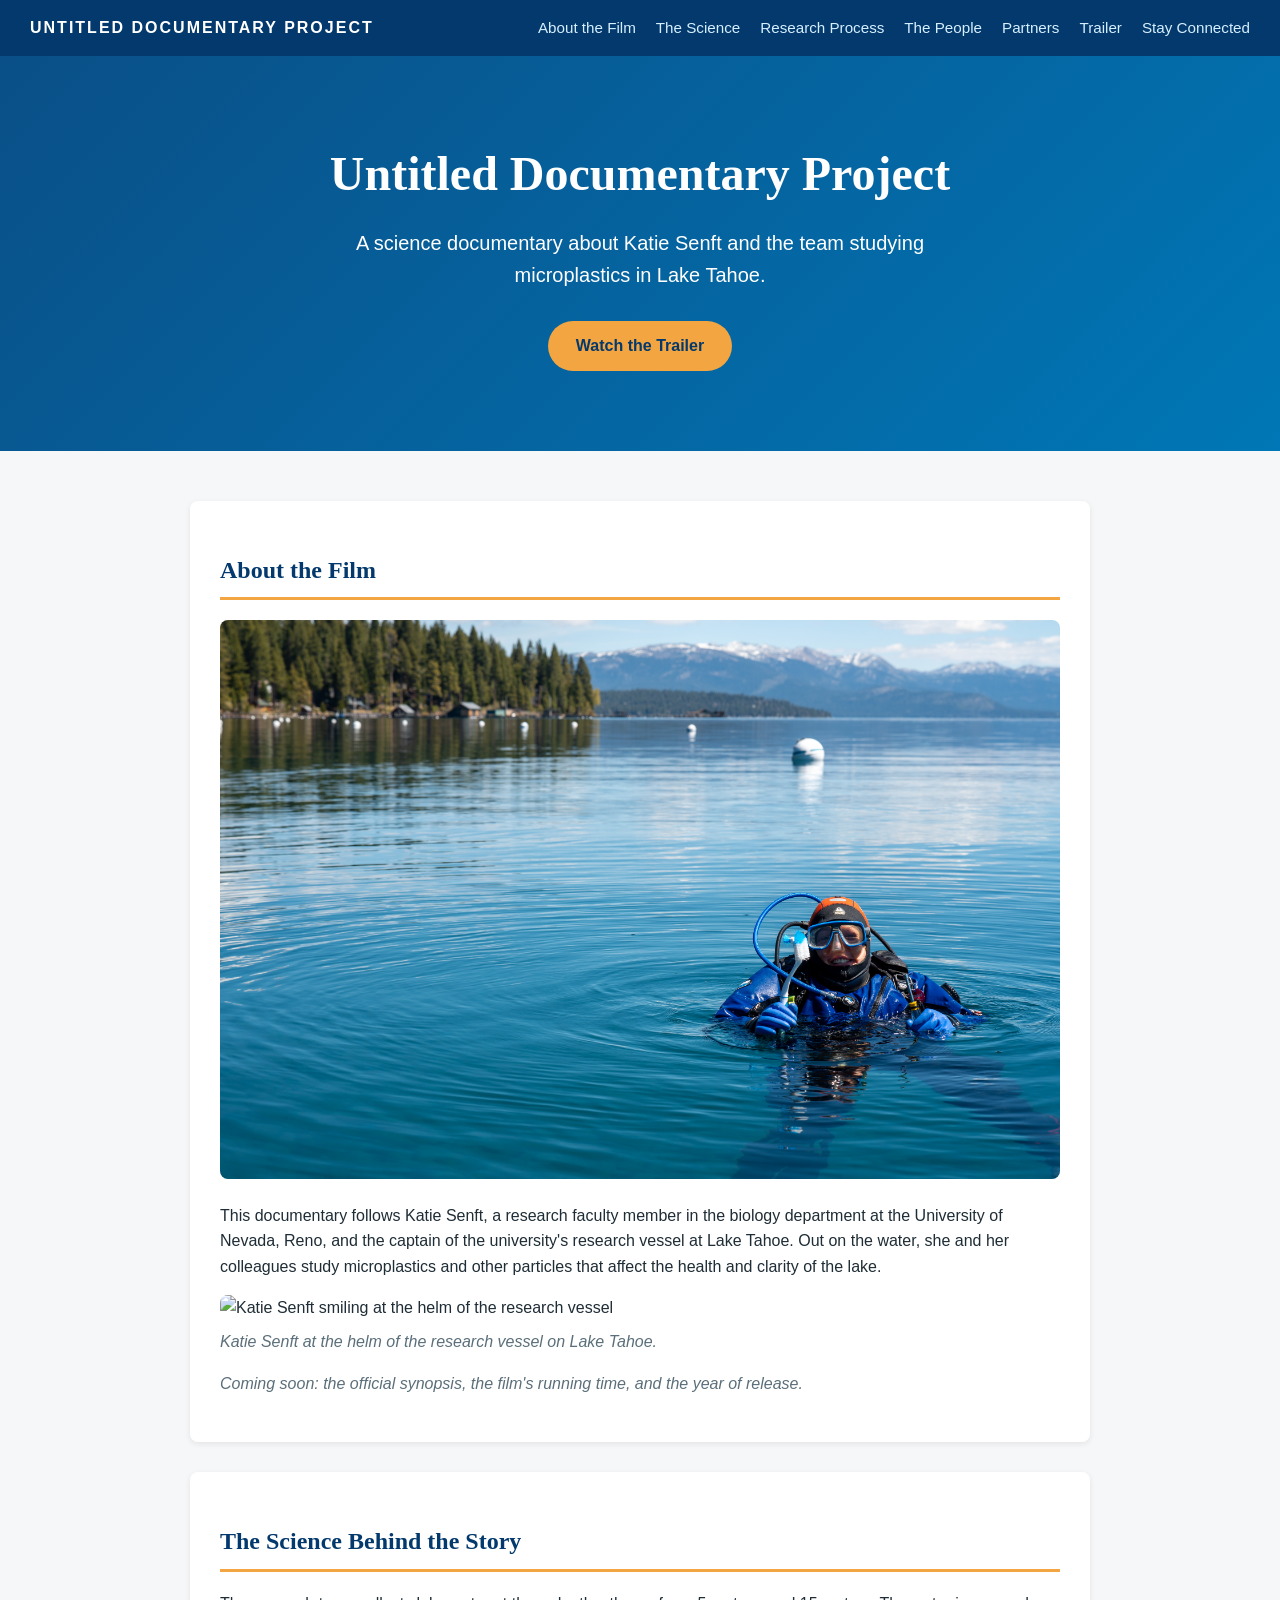
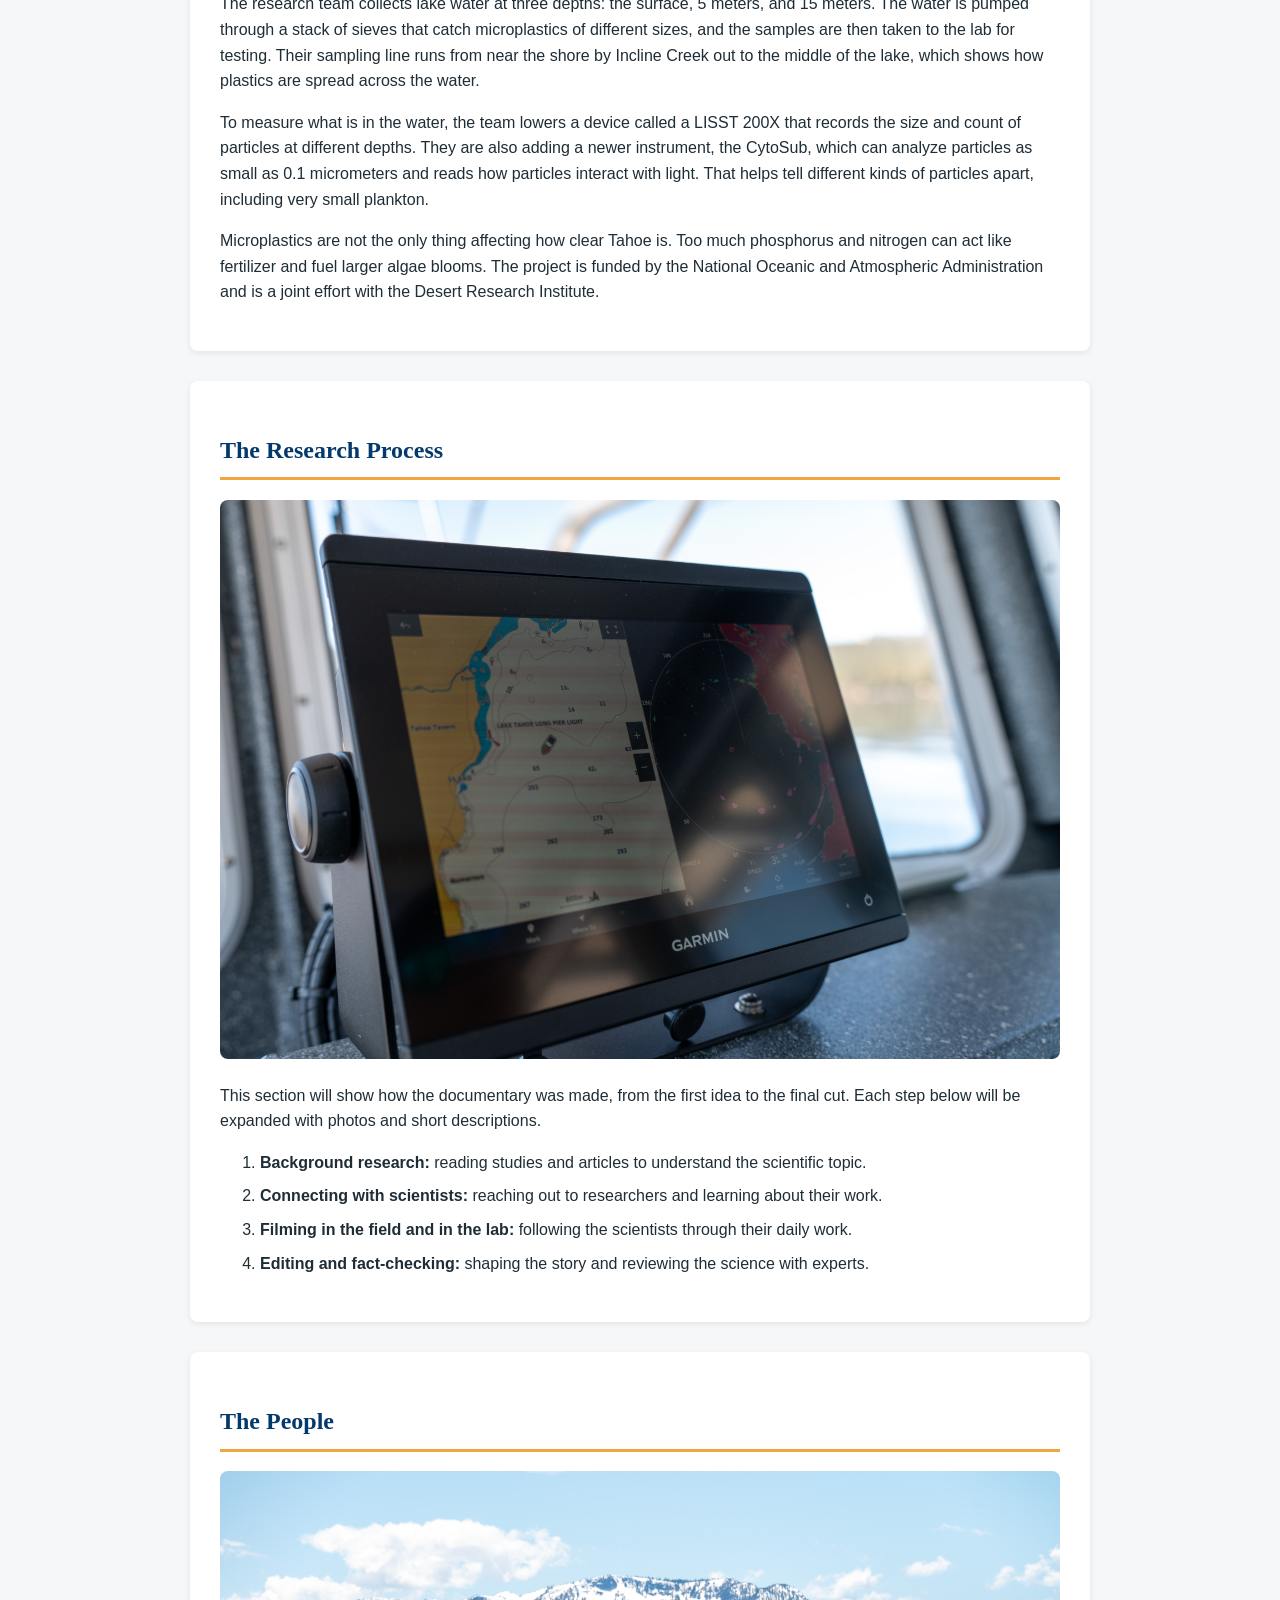
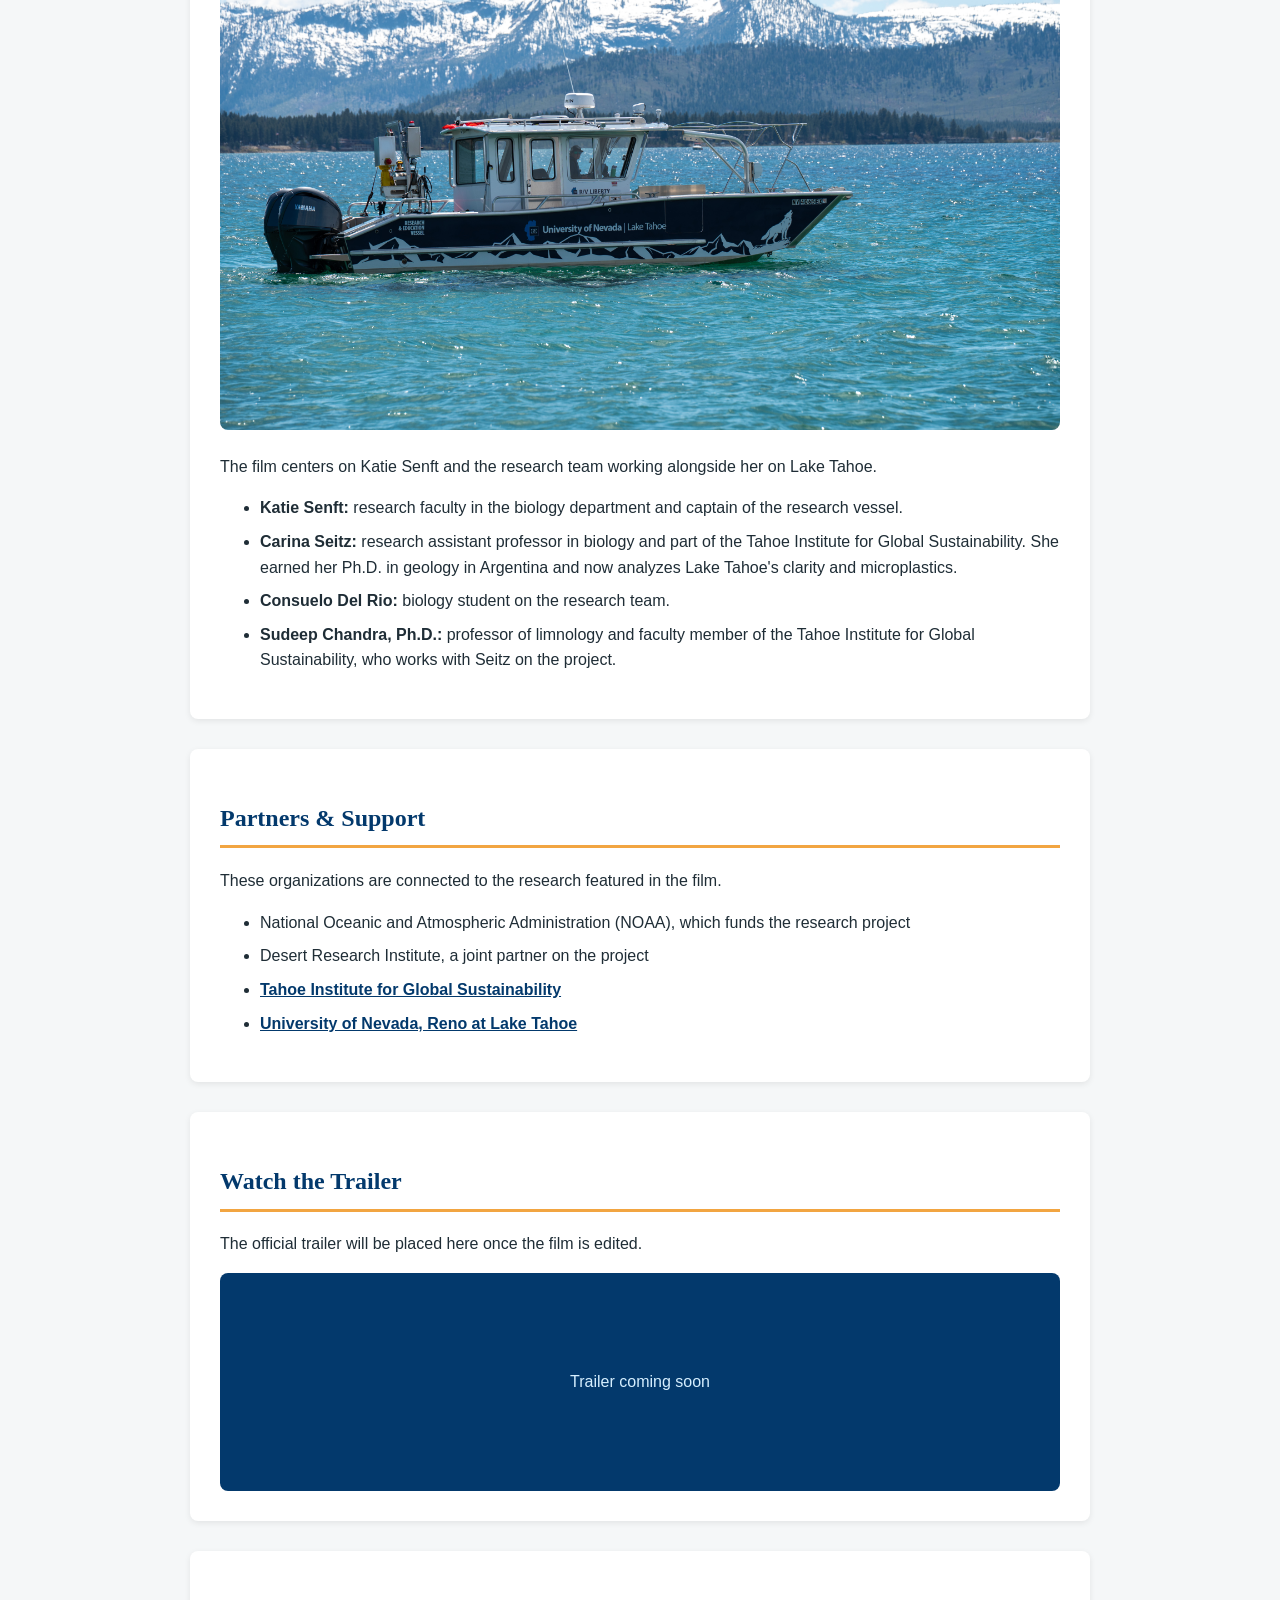
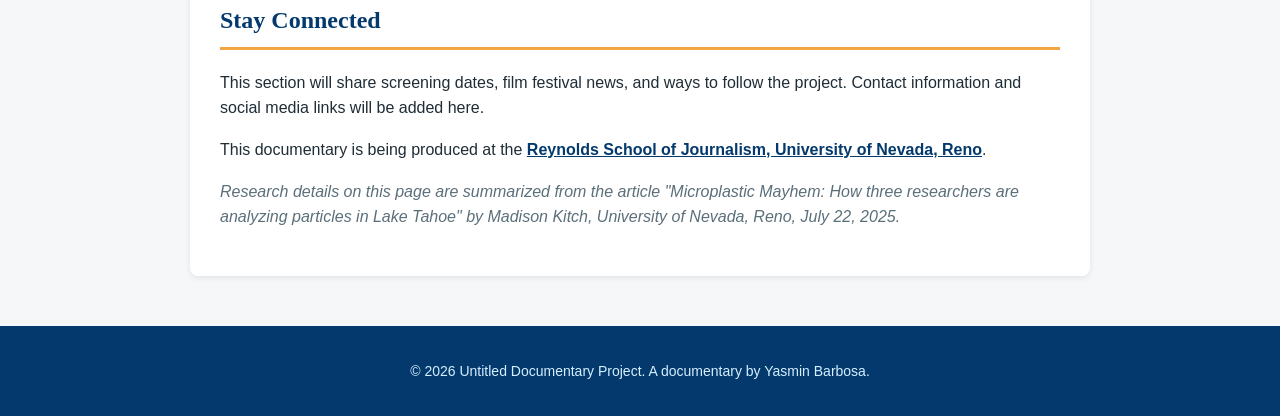
==== commit e9c14381: "Add files via upload AI initial output (Claude): accessibility changes" ====
--- a/index.html
+++ b/index.html
@@ -9,10 +9,14 @@
 </head>
 <body>
 
+  <!-- ACCESSIBILITY CHANGE: skip link. Keyboard users press Tab once and can jump past the menu. It is hidden until it gets focus. -->
+  <a href="#main-content" class="skip-link">Skip to main content</a>
+
   <!-- HEADER: site name and navigation menu -->
   <header>
     <p class="site-name">Untitled Documentary Project</p>
-    <nav>
+    <!-- ACCESSIBILITY CHANGE: aria-label tells screen readers what this menu is -->
+    <nav aria-label="Main menu">
       <ul>
         <li><a href="#about">About the Film</a></li>
         <li><a href="#science">The Science</a></li>
@@ -25,22 +29,34 @@
     </nav>
   </header>
 
-  <!-- HERO: the first thing visitors see -->
-  <section class="hero">
-    <h1>Untitled Documentary Project</h1>
-    <p class="tagline">A science documentary about Katie Senft and the team studying microplastics in Lake Tahoe.</p>
-    <a href="#trailer" class="button">Watch the Trailer</a>
-  </section>
+  <!-- ACCESSIBILITY CHANGE: <main> now starts above the hero, so the main heading (h1) is inside the main landmark and the skip link lands on it.
+       The id is the target of the skip link. -->
+  <main id="main-content">
 
-  <main>
+    <!-- HERO: the first thing visitors see -->
+    <!-- ACCESSIBILITY CHANGE: aria-labelledby gives this section a name, so screen readers list it as a landmark -->
+    <section class="hero" aria-labelledby="hero-heading">
+      <h1 id="hero-heading">Untitled Documentary Project</h1>
+      <p class="tagline">A science documentary about Katie Senft and the team studying microplastics in Lake Tahoe.</p>
+      <a href="#trailer" class="button">Watch the Trailer</a>
+    </section>
+
+    <!-- ACCESSIBILITY CHANGE: this wrapper keeps your 900px centered layout (it used to be the "main" style) -->
+    <div class="page-content">
 
     <!-- ABOUT THE FILM -->
     <section id="about">
       <h2>About the Film</h2>
-      <img src="images/about-the-film.jpg" alt="A still frame from the documentary">
+      <!-- ACCESSIBILITY CHANGE: the old alt text was too general. REPLACE the text in brackets with what is really in this image
+           (who is in it, where they are, what they are doing). Delete the brackets when you are done. -->
+      <img src="images/about-the-film.jpg" alt="A still frame from the documentary showing [DESCRIBE WHAT IS IN THE FRAME]">
       <p>This documentary follows Katie Senft, a research faculty member in the biology department at the University of Nevada, Reno, and the captain of the university's research vessel at Lake Tahoe. Out on the water, she and her colleagues study microplastics and other particles that affect the health and clarity of the lake.</p>
-      <img src="images/katie-senft-at-the-helm.jpg" alt="Katie Senft smiling at the helm of the University of Nevada, Reno research vessel on Lake Tahoe">
-      <p class="placeholder-note">Katie Senft at the helm of the research vessel on Lake Tahoe.</p>
+      <!-- ACCESSIBILITY CHANGE: image and caption are now grouped in a figure, so they are connected for assistive technology.
+           The alt text is shorter so it does not repeat the caption word for word. -->
+      <figure>
+        <img src="images/katie-senft-at-the-helm.jpg" alt="Katie Senft smiling at the helm of the research vessel">
+        <figcaption class="placeholder-note">Katie Senft at the helm of the research vessel on Lake Tahoe.</figcaption>
+      </figure>
       <p class="placeholder-note">Coming soon: the official synopsis, the film's running time, and the year of release.</p>
     </section>
 
@@ -55,7 +71,8 @@
     <!-- RESEARCH PROCESS -->
     <section id="research">
       <h2>The Research Process</h2>
-      <img src="images/research-process.jpg" alt="Behind the scenes of the documentary research and filming">
+      <!-- ACCESSIBILITY CHANGE: the old alt text did not say what the picture shows. REPLACE the brackets with a real description. -->
+      <img src="images/research-process.jpg" alt="Behind the scenes of the documentary: [DESCRIBE WHO IS DOING WHAT IN THE PHOTO]">
       <p>This section will show how the documentary was made, from the first idea to the final cut. Each step below will be expanded with photos and short descriptions.</p>
       <ol>
         <li><strong>Background research:</strong> reading studies and articles to understand the scientific topic.</li>
@@ -68,6 +85,7 @@
     <!-- THE PEOPLE -->
     <section id="people">
       <h2>The People</h2>
+      <!-- This alt text is acceptable. For more detail you could add what the vessel looks like or the time of day. -->
       <img src="images/the-people.jpg" alt="The research vessel on Lake Tahoe">
       <p>The film centers on Katie Senft and the research team working alongside her on Lake Tahoe.</p>
       <ul>
@@ -85,8 +103,10 @@
       <ul>
         <li>National Oceanic and Atmospheric Administration (NOAA), which funds the research project</li>
         <li>Desert Research Institute, a joint partner on the project</li>
-        <li><a href="https://www.unr.edu/tahoe-institute" target="_blank">Tahoe Institute for Global Sustainability</a></li>
-        <li><a href="https://www.unr.edu/lake-tahoe" target="_blank">University of Nevada, Reno at Lake Tahoe</a></li>
+        <!-- ACCESSIBILITY CHANGE (this link and the two below): the hidden text warns screen reader users that the link opens a new tab.
+             rel="noopener noreferrer" is a safety setting for links that open a new tab. -->
+        <li><a href="https://www.unr.edu/tahoe-institute" target="_blank" rel="noopener noreferrer">Tahoe Institute for Global Sustainability<span class="visually-hidden"> (opens in a new tab)</span></a></li>
+        <li><a href="https://www.unr.edu/lake-tahoe" target="_blank" rel="noopener noreferrer">University of Nevada, Reno at Lake Tahoe<span class="visually-hidden"> (opens in a new tab)</span></a></li>
       </ul>
     </section>
 
@@ -103,9 +123,11 @@
     <section id="contact">
       <h2>Stay Connected</h2>
       <p>This section will share screening dates, film festival news, and ways to follow the project. Contact information and social media links will be added here.</p>
-      <p>This documentary is being produced at the <a href="https://www.unr.edu/journalism" target="_blank">Reynolds School of Journalism, University of Nevada, Reno</a>.</p>
+      <p>This documentary is being produced at the <a href="https://www.unr.edu/journalism" target="_blank" rel="noopener noreferrer">Reynolds School of Journalism, University of Nevada, Reno<span class="visually-hidden"> (opens in a new tab)</span></a>.</p>
       <p class="placeholder-note">Research details on this page are summarized from the article "Microplastic Mayhem: How three researchers are analyzing particles in Lake Tahoe" by Madison Kitch, University of Nevada, Reno, July 22, 2025.</p>
     </section>
+
+    </div> <!-- end of page-content -->
 
   </main>
 
--- a/style.css
+++ b/style.css
@@ -14,12 +14,56 @@
   font-family: Georgia, "Times New Roman", serif;
 }
 
+/* ACCESSIBILITY CHANGE: visible keyboard focus. Without this, keyboard users can lose track of where they are.
+   Dark blue outline works on the white sections (contrast above 3:1). */
+a:focus-visible {
+  outline: 3px solid #03396c;
+  outline-offset: 3px;
+}
+
+/* ACCESSIBILITY CHANGE: skip link, hidden off the screen until a keyboard user tabs to it */
+.skip-link {
+  position: absolute;
+  top: -60px;
+  left: 10px;
+  background-color: #ffffff;
+  color: #03396c;
+  font-weight: bold;
+  padding: 10px 16px;
+  border-radius: 4px;
+  z-index: 100;
+}
+
+.skip-link:focus {
+  top: 10px;
+}
+
+/* ACCESSIBILITY CHANGE: text that screen readers read but sighted visitors do not see
+   (used for "opens in a new tab") */
+.visually-hidden {
+  position: absolute;
+  width: 1px;
+  height: 1px;
+  margin: -1px;
+  padding: 0;
+  border: 0;
+  overflow: hidden;
+  clip: rect(0, 0, 0, 0);
+  white-space: nowrap;
+}
+
 /* =========================
    2. HEADER AND NAVIGATION
    ========================= */
 header {
   background-color: #03396c;
   padding: 15px 30px;
+  /* FLEXBOX: puts the site name and the menu on the same row */
+  display: flex;
+  justify-content: space-between;
+  align-items: center;
+  flex-wrap: wrap;
+  gap: 10px;
 }
 
 .site-name {
@@ -27,29 +71,35 @@
   font-weight: bold;
   letter-spacing: 2px;
   text-transform: uppercase;
-  margin: 0 0 10px 0;
+  margin: 0;
 }
 
 nav ul {
   list-style: none;
   margin: 0;
   padding: 0;
-}
-
-nav li {
-  display: inline-block;
-  margin-right: 20px;
+  /* FLEXBOX: lines up the menu links in a row with even spacing */
+  display: flex;
+  flex-wrap: wrap;
+  gap: 20px;
 }
 
 nav a {
   color: #d6efff;
   text-decoration: none;
-  font-size: 15px;
+  font-size: 0.95rem; /* ACCESSIBILITY CHANGE: was 15px. rem lets the text grow if a visitor raises their browser text size */
 }
 
 nav a:hover {
   color: #ffffff;
   text-decoration: underline;
+}
+
+/* ACCESSIBILITY CHANGE: keyboard focus gets the same look as hover, plus a white outline that shows on the dark blue header */
+nav a:focus-visible {
+  color: #ffffff;
+  text-decoration: underline;
+  outline-color: #ffffff;
 }
 
 /* =========================
@@ -63,12 +113,12 @@
 }
 
 .hero h1 {
-  font-size: 48px;
+  font-size: 3rem; /* ACCESSIBILITY CHANGE: was 48px (same size, but now it scales with browser text settings) */
   margin: 0 0 15px 0;
 }
 
 .tagline {
-  font-size: 20px;
+  font-size: 1.25rem; /* ACCESSIBILITY CHANGE: was 20px */
   max-width: 600px;
   margin: 0 auto 30px auto;
 }
@@ -87,16 +137,26 @@
   background-color: #ffffff;
 }
 
+/* ACCESSIBILITY CHANGE: white focus outline so the button's focus ring is visible on the blue banner */
+.button:focus-visible {
+  background-color: #ffffff;
+  outline: 3px solid #ffffff;
+  outline-offset: 3px;
+}
+
 /* =========================
    4. MAIN CONTENT SECTIONS
    ========================= */
-main {
+/* ACCESSIBILITY CHANGE: this used to be "main". The page now has the hero inside <main>,
+   so the 900px centered layout belongs to this wrapper instead. The look is the same. */
+.page-content {
   max-width: 900px;
   margin: 0 auto;
   padding: 20px;
 }
 
-main section {
+/* ACCESSIBILITY CHANGE: was "main section". Changed so the hero does not get the white card style */
+.page-content section {
   background-color: #ffffff;
   margin: 30px 0;
   padding: 30px;
@@ -116,18 +176,27 @@
   border-radius: 8px;
 }
 
-main li {
+/* ACCESSIBILITY CHANGE: figures have extra browser spacing, so this keeps the image and caption looking like before */
+figure {
+  margin: 16px 0;
+}
+
+figcaption {
+  margin-top: 8px;
+}
+
+.page-content li { /* was "main li" */
   margin-bottom: 8px;
 }
 
-main a {
+.page-content a { /* was "main a" */
   color: #03396c;
   font-weight: bold;
 }
 
 .placeholder-note {
   font-style: italic;
-  color: #5b6f7a;
+  color: #5b6f7a; /* contrast checked: about 5.2 to 1 on white, passes AA */
 }
 
 /* Trailer box */
@@ -147,5 +216,54 @@
   color: #d6efff;
   text-align: center;
   padding: 20px;
-  font-size: 14px;
-}
+  font-size: 0.875rem; /* ACCESSIBILITY CHANGE: was 14px */
+}
+
+/* =========================
+   6. MEDIA QUERIES (RESPONSIVE DESIGN)
+   ========================= */
+
+/* Laptops and tablets: the menu moves under the site name and is centered */
+@media (max-width: 1200px) {
+  header {
+    flex-direction: column;
+    text-align: center;
+  }
+
+  nav ul {
+    justify-content: center;
+    gap: 8px 18px;
+  }
+}
+
+/* Phones: smaller title and less space around the content */
+@media (max-width: 700px) {
+  header {
+    padding: 15px 20px;
+  }
+
+  .hero {
+    padding: 50px 20px;
+  }
+
+  .hero h1 {
+    font-size: 2rem; /* ACCESSIBILITY CHANGE: was 32px */
+  }
+
+  .tagline {
+    font-size: 1.0625rem; /* ACCESSIBILITY CHANGE: was 17px */
+  }
+
+  .page-content { /* was "main" */
+    padding: 10px;
+  }
+
+  .page-content section { /* was "main section" */
+    padding: 20px;
+    margin: 20px 0;
+  }
+
+  .video-box {
+    padding: 50px 20px;
+  }
+}
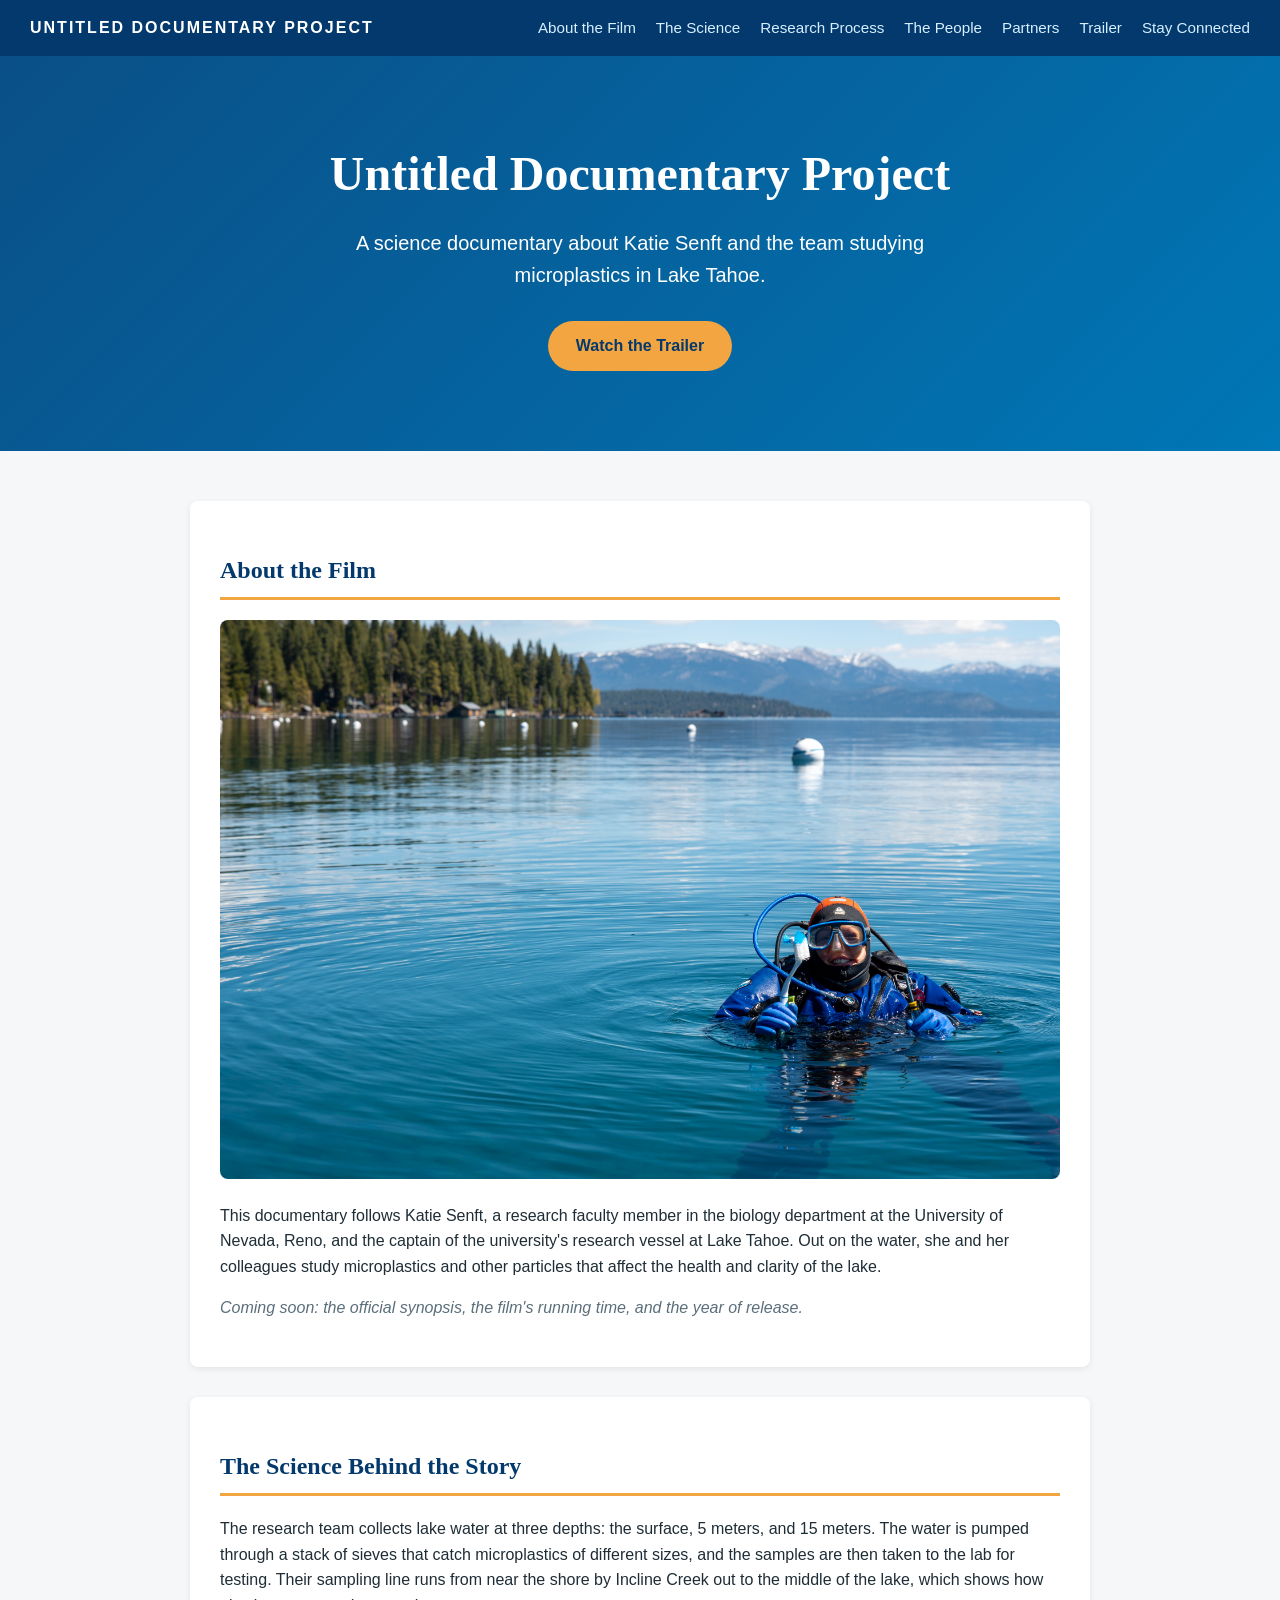
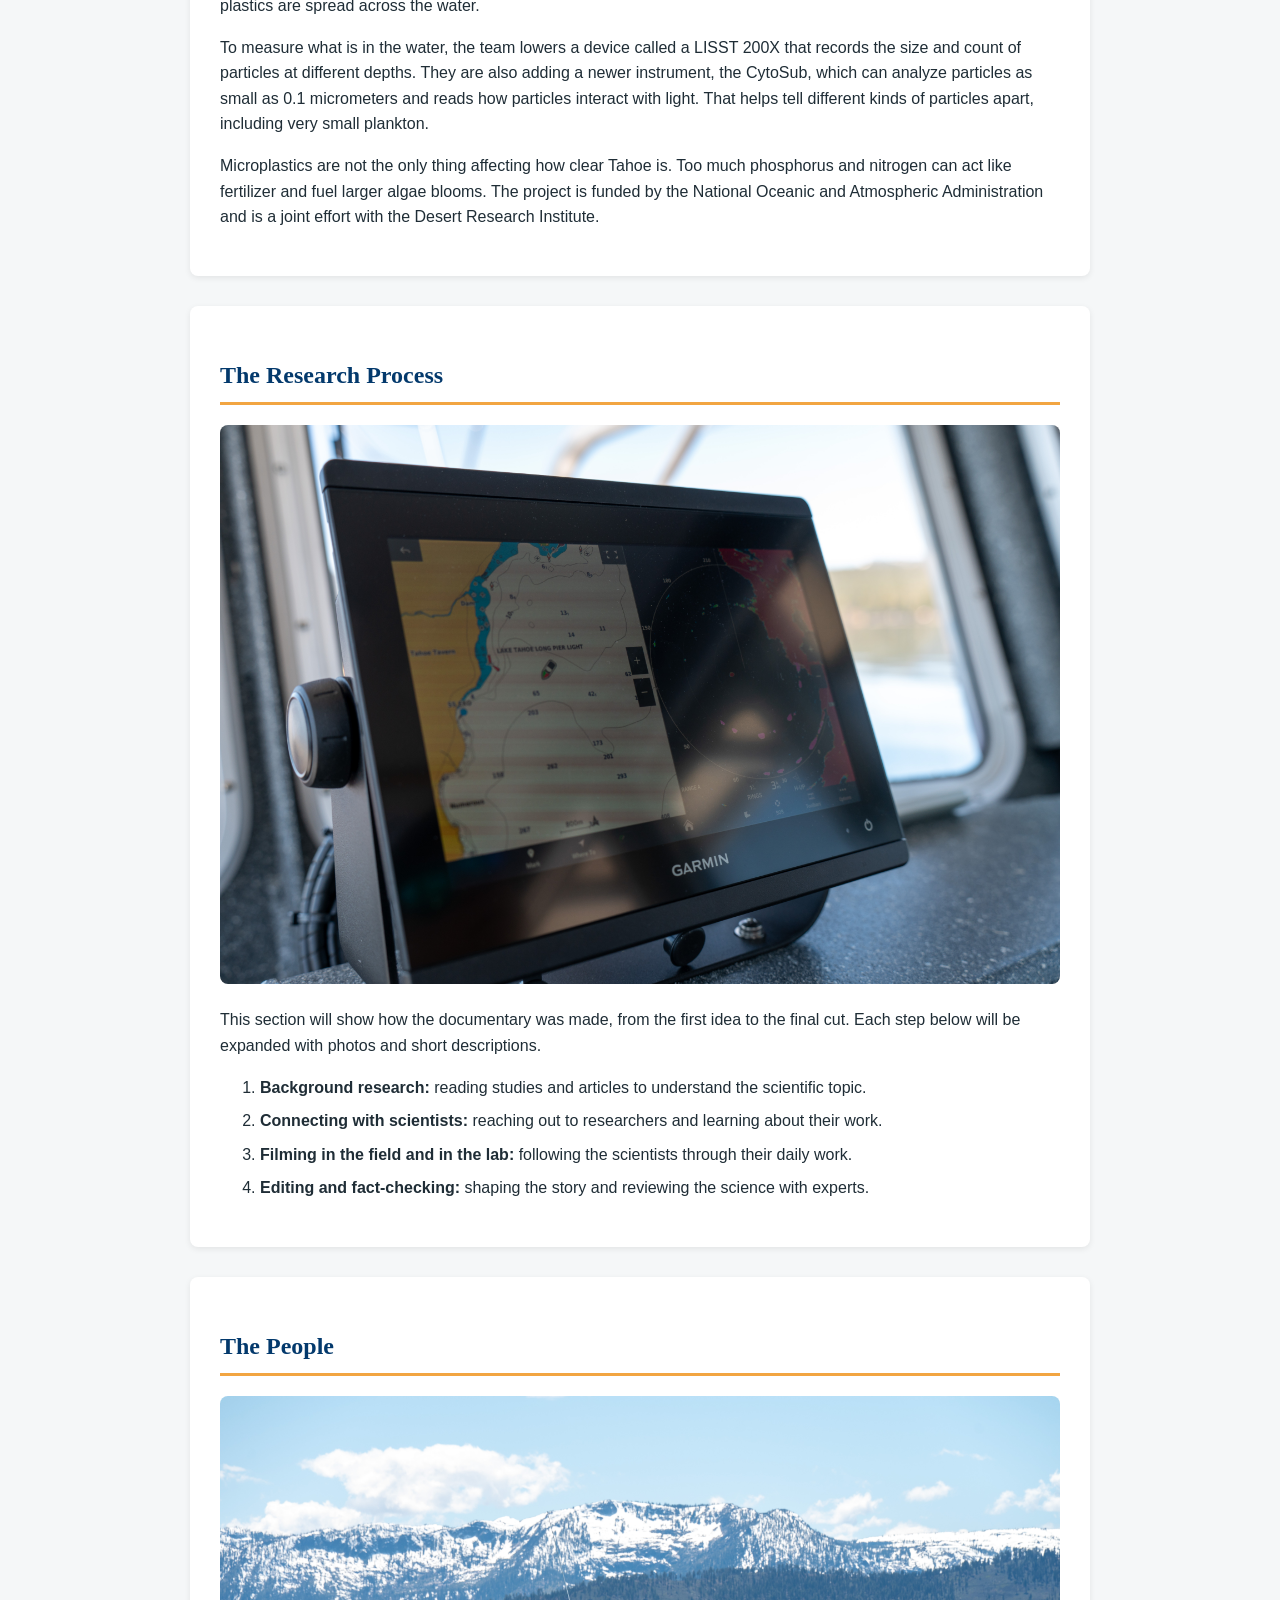
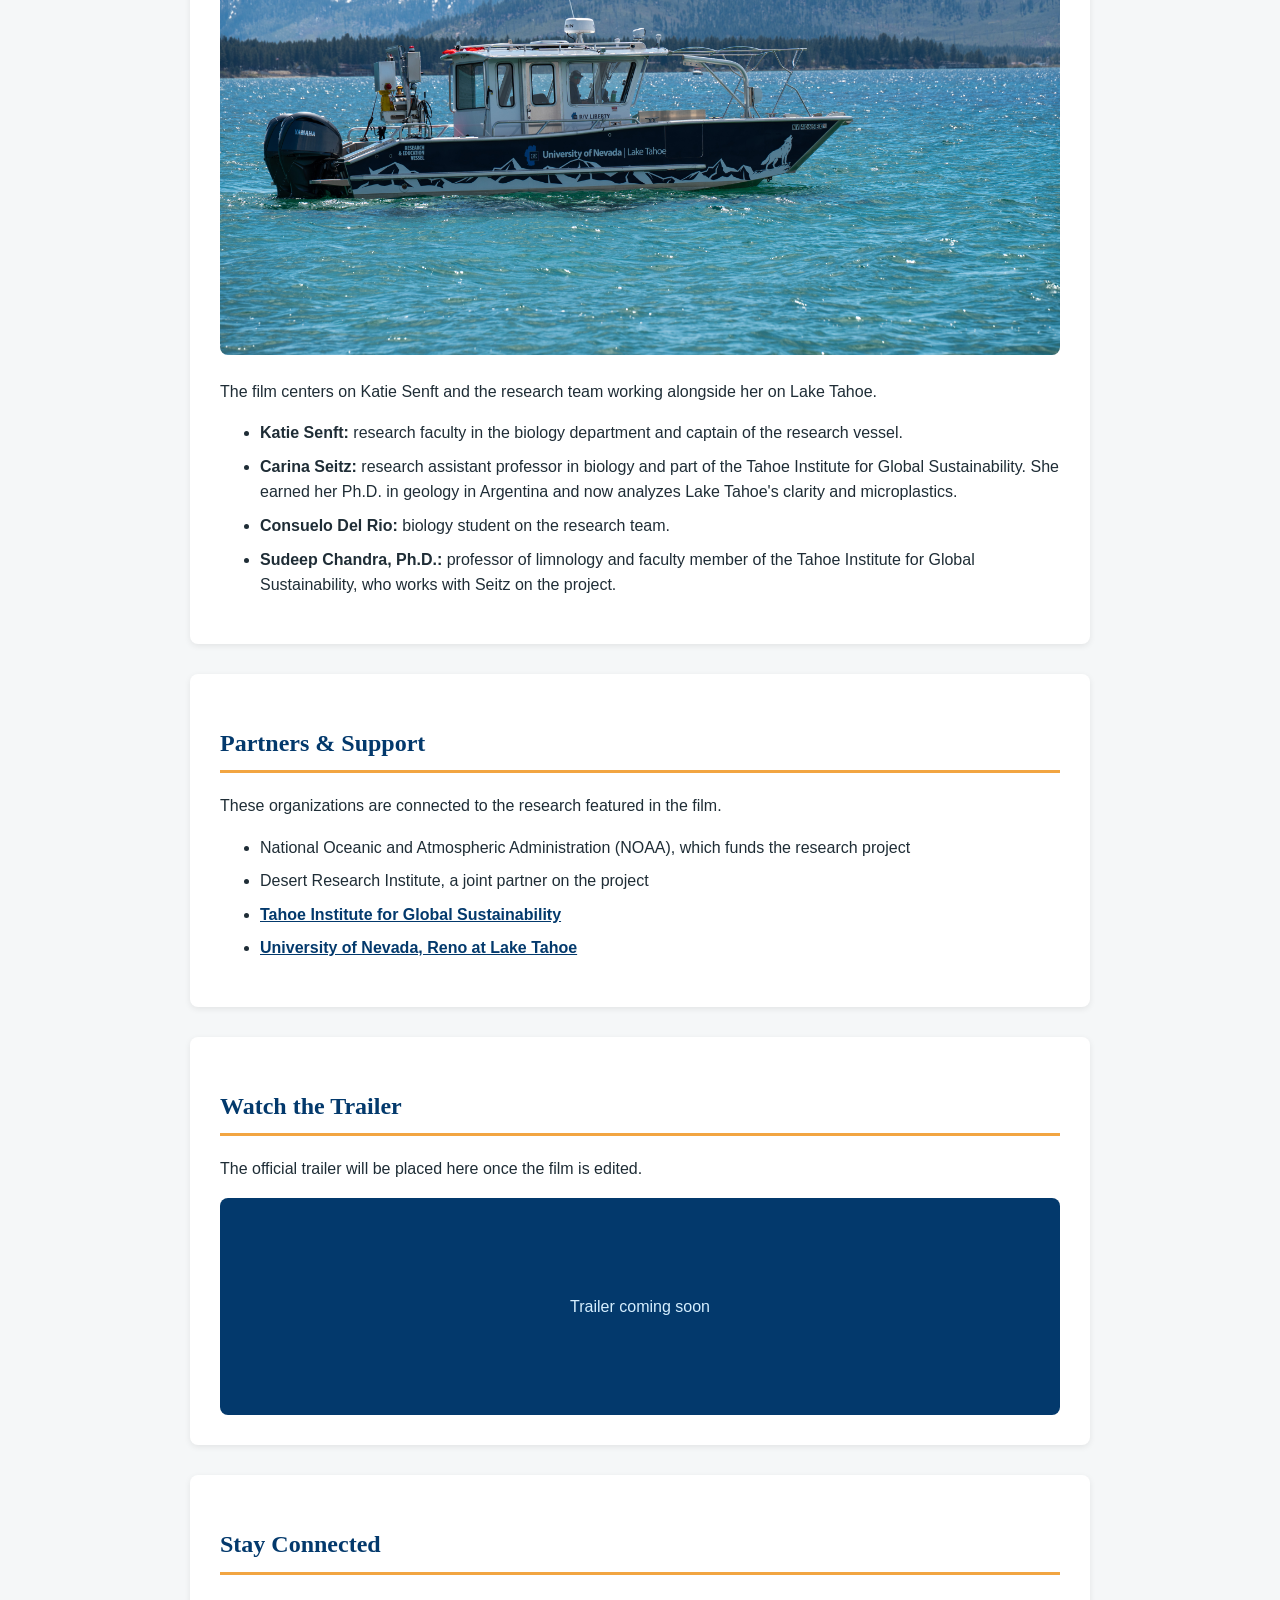
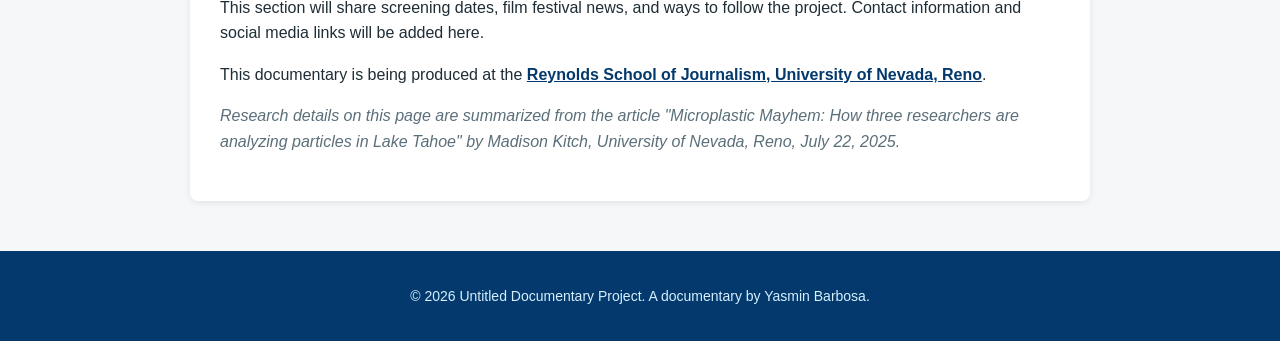
==== commit a53e7f58: "Add files via upload AI revised output (Claude): follow-up accessibility fixes" ====
--- a/index.html
+++ b/index.html
@@ -3,7 +3,8 @@
 <head>
   <meta charset="UTF-8">
   <meta name="viewport" content="width=device-width, initial-scale=1.0">
-  <title>Untitled Documentary Project | A Science Documentary</title>
+  <!-- REVISION: new page title that describes the page and no longer starts with "Untitled" -->
+  <title>Lake Tahoe Microplastics Documentary | A Science Documentary in Progress</title>
   <!-- Link to the CSS file -->
   <link rel="stylesheet" href="style.css">
 </head>
@@ -47,16 +48,16 @@
     <!-- ABOUT THE FILM -->
     <section id="about">
       <h2>About the Film</h2>
-      <!-- ACCESSIBILITY CHANGE: the old alt text was too general. REPLACE the text in brackets with what is really in this image
-           (who is in it, where they are, what they are doing). Delete the brackets when you are done. -->
-      <img src="images/about-the-film.jpg" alt="A still frame from the documentary showing [DESCRIBE WHAT IS IN THE FRAME]">
+      <!-- REVISION: the bracketed placeholder is gone. This is now your own description of the photo. -->
+      <img src="images/about-the-film.jpg" alt="A diver in a blue drysuit and orange cap surfaces in clear Lake Tahoe water, with pine trees and snow-covered mountains on the shore behind her.">
       <p>This documentary follows Katie Senft, a research faculty member in the biology department at the University of Nevada, Reno, and the captain of the university's research vessel at Lake Tahoe. Out on the water, she and her colleagues study microplastics and other particles that affect the health and clarity of the lake.</p>
-      <!-- ACCESSIBILITY CHANGE: image and caption are now grouped in a figure, so they are connected for assistive technology.
-           The alt text is shorter so it does not repeat the caption word for word. -->
+      <!-- REVISION: the Katie Senft photo is removed for now because the image file is not in the images folder yet.
+           When you add images/katie-senft-at-the-helm.jpg, paste this back here:
       <figure>
         <img src="images/katie-senft-at-the-helm.jpg" alt="Katie Senft smiling at the helm of the research vessel">
         <figcaption class="placeholder-note">Katie Senft at the helm of the research vessel on Lake Tahoe.</figcaption>
       </figure>
+      -->
       <p class="placeholder-note">Coming soon: the official synopsis, the film's running time, and the year of release.</p>
     </section>
 
@@ -71,8 +72,8 @@
     <!-- RESEARCH PROCESS -->
     <section id="research">
       <h2>The Research Process</h2>
-      <!-- ACCESSIBILITY CHANGE: the old alt text did not say what the picture shows. REPLACE the brackets with a real description. -->
-      <img src="images/research-process.jpg" alt="Behind the scenes of the documentary: [DESCRIBE WHO IS DOING WHAT IN THE PHOTO]">
+      <!-- REVISION: the bracketed placeholder is gone. This is now your own description of the photo. -->
+      <img src="images/research-process.jpg" alt="A Garmin navigation screen on the research vessel showing a map of the Lake Tahoe shoreline.">
       <p>This section will show how the documentary was made, from the first idea to the final cut. Each step below will be expanded with photos and short descriptions.</p>
       <ol>
         <li><strong>Background research:</strong> reading studies and articles to understand the scientific topic.</li>
@@ -85,8 +86,8 @@
     <!-- THE PEOPLE -->
     <section id="people">
       <h2>The People</h2>
-      <!-- This alt text is acceptable. For more detail you could add what the vessel looks like or the time of day. -->
-      <img src="images/the-people.jpg" alt="The research vessel on Lake Tahoe">
+      <!-- REVISION: more detailed alt text, written by you -->
+      <img src="images/the-people.jpg" alt="The University of Nevada, Reno at Lake Tahoe research vessel on the lake, with snow-covered mountains in the background.">
       <p>The film centers on Katie Senft and the research team working alongside her on Lake Tahoe.</p>
       <ul>
         <li><strong>Katie Senft:</strong> research faculty in the biology department and captain of the research vessel.</li>
--- a/style.css
+++ b/style.css
@@ -34,8 +34,13 @@
   z-index: 100;
 }
 
+/* REVISION: when focused, the skip link now sits in the normal page flow as a bar at the very top.
+   It pushes the header down instead of floating on top of the site name. */
 .skip-link:focus {
-  top: 10px;
+  position: static;
+  display: block;
+  text-align: center;
+  border-radius: 0;
 }
 
 /* ACCESSIBILITY CHANGE: text that screen readers read but sighted visitors do not see
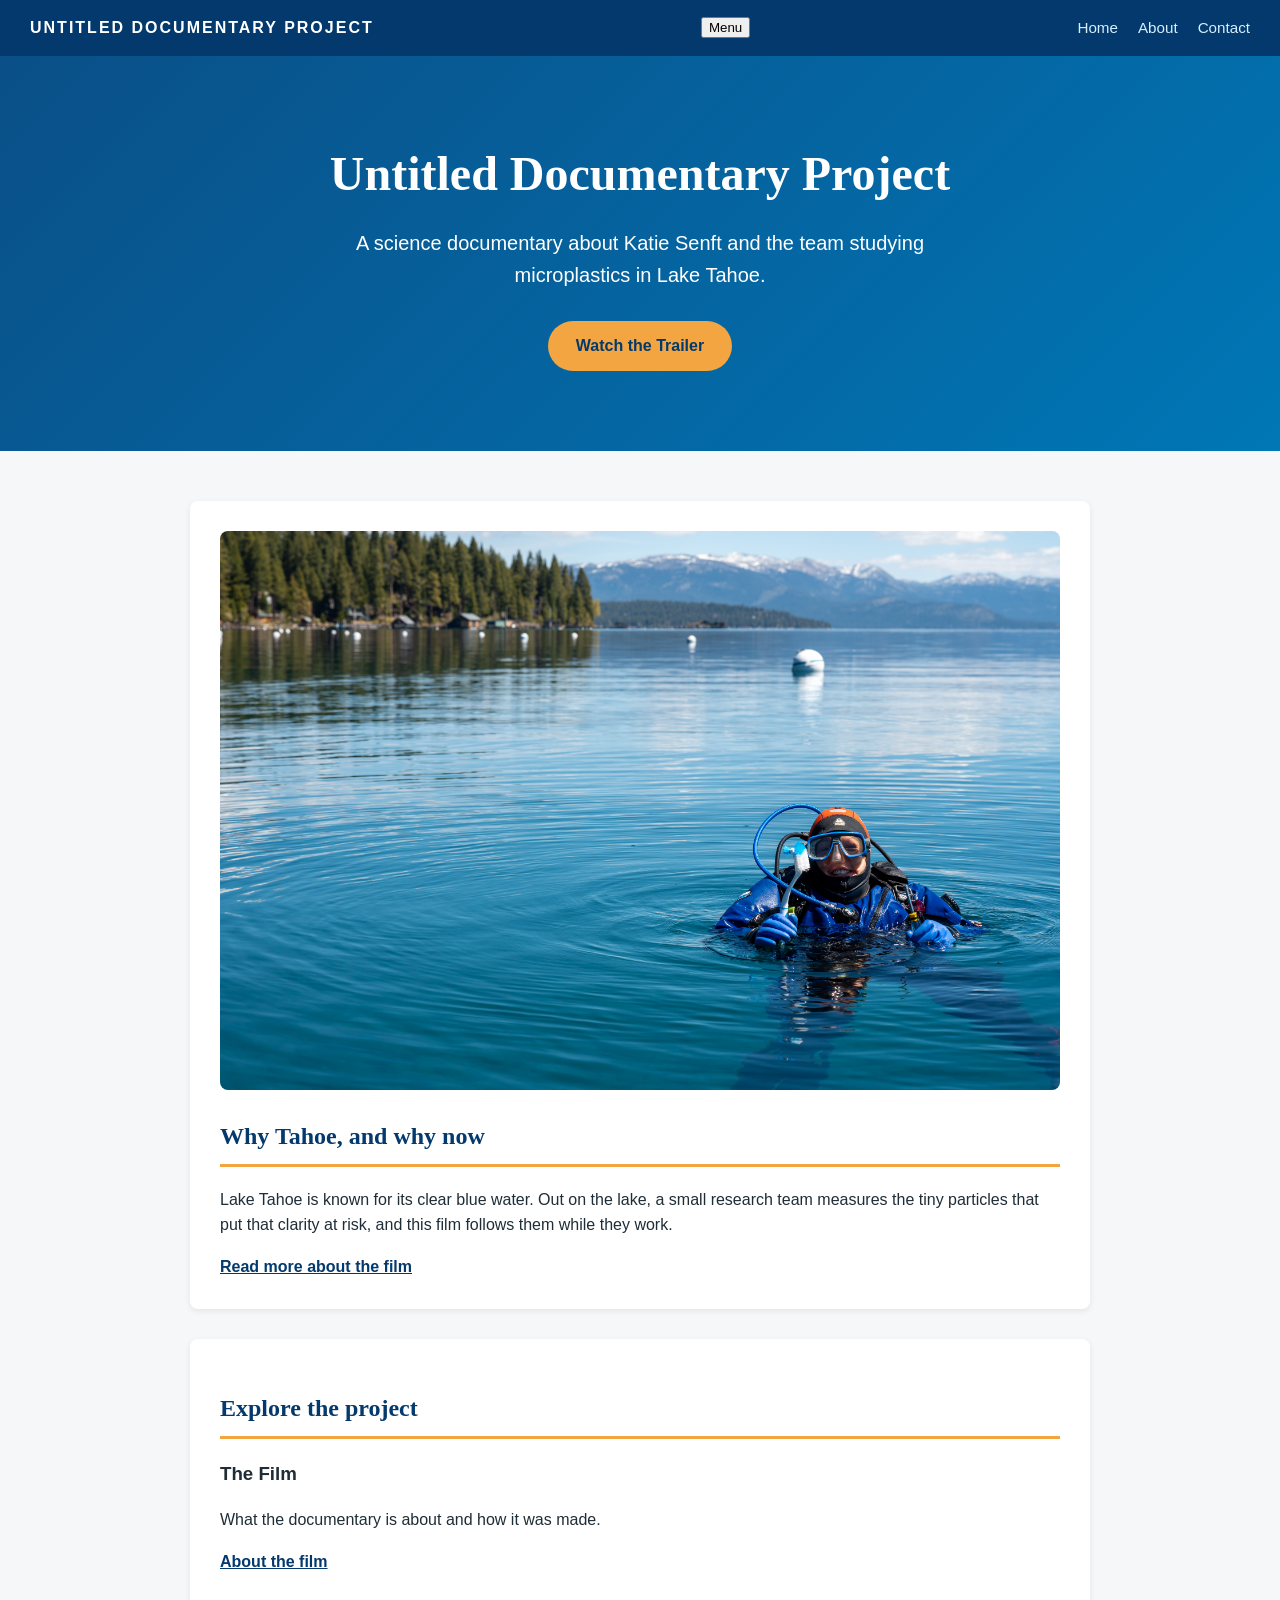
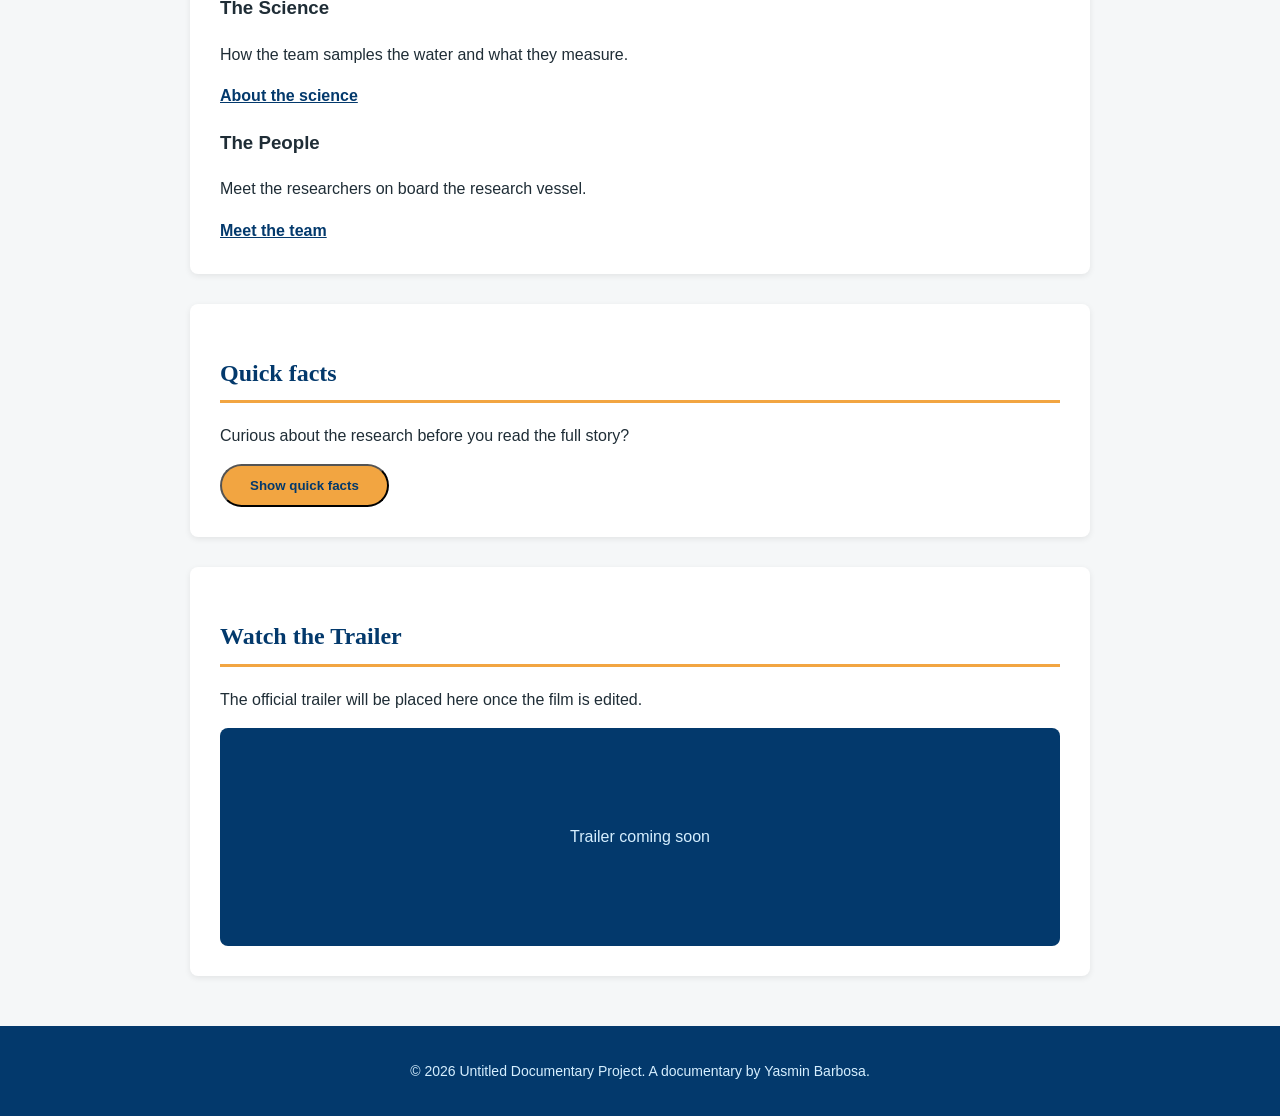
==== commit 064bb49b: "Revise page title and update navigation structure" ====
--- a/index.html
+++ b/index.html
@@ -3,139 +3,96 @@
 <head>
   <meta charset="UTF-8">
   <meta name="viewport" content="width=device-width, initial-scale=1.0">
-  <!-- REVISION: new page title that describes the page and no longer starts with "Untitled" -->
-  <title>Lake Tahoe Microplastics Documentary | A Science Documentary in Progress</title>
-  <!-- Link to the CSS file -->
+  <title>Home | Lake Tahoe Microplastics Documentary</title>
   <link rel="stylesheet" href="style.css">
 </head>
 <body>
 
-  <!-- ACCESSIBILITY CHANGE: skip link. Keyboard users press Tab once and can jump past the menu. It is hidden until it gets focus. -->
   <a href="#main-content" class="skip-link">Skip to main content</a>
 
-  <!-- HEADER: site name and navigation menu -->
+  <!-- HEADER: same on all three pages -->
   <header>
     <p class="site-name">Untitled Documentary Project</p>
-    <!-- ACCESSIBILITY CHANGE: aria-label tells screen readers what this menu is -->
+    <!-- JAVASCRIPT FEATURE 1: this button opens and closes the menu on phones -->
+    <button class="menu-toggle" id="menu-toggle" aria-expanded="false" aria-controls="main-menu">Menu</button>
     <nav aria-label="Main menu">
-      <ul>
-        <li><a href="#about">About the Film</a></li>
-        <li><a href="#science">The Science</a></li>
-        <li><a href="#research">Research Process</a></li>
-        <li><a href="#people">The People</a></li>
-        <li><a href="#partners">Partners</a></li>
-        <li><a href="#trailer">Trailer</a></li>
-        <li><a href="#contact">Stay Connected</a></li>
+      <ul id="main-menu">
+        <li><a href="index.html" aria-current="page">Home</a></li>
+        <li><a href="about.html">About</a></li>
+        <li><a href="contact.html">Contact</a></li>
       </ul>
     </nav>
   </header>
 
-  <!-- ACCESSIBILITY CHANGE: <main> now starts above the hero, so the main heading (h1) is inside the main landmark and the skip link lands on it.
-       The id is the target of the skip link. -->
   <main id="main-content">
 
-    <!-- HERO: the first thing visitors see -->
-    <!-- ACCESSIBILITY CHANGE: aria-labelledby gives this section a name, so screen readers list it as a landmark -->
     <section class="hero" aria-labelledby="hero-heading">
       <h1 id="hero-heading">Untitled Documentary Project</h1>
       <p class="tagline">A science documentary about Katie Senft and the team studying microplastics in Lake Tahoe.</p>
       <a href="#trailer" class="button">Watch the Trailer</a>
     </section>
 
-    <!-- ACCESSIBILITY CHANGE: this wrapper keeps your 900px centered layout (it used to be the "main" style) -->
     <div class="page-content">
 
-    <!-- ABOUT THE FILM -->
-    <section id="about">
-      <h2>About the Film</h2>
-      <!-- REVISION: the bracketed placeholder is gone. This is now your own description of the photo. -->
-      <img src="images/about-the-film.jpg" alt="A diver in a blue drysuit and orange cap surfaces in clear Lake Tahoe water, with pine trees and snow-covered mountains on the shore behind her.">
-      <p>This documentary follows Katie Senft, a research faculty member in the biology department at the University of Nevada, Reno, and the captain of the university's research vessel at Lake Tahoe. Out on the water, she and her colleagues study microplastics and other particles that affect the health and clarity of the lake.</p>
-      <!-- REVISION: the Katie Senft photo is removed for now because the image file is not in the images folder yet.
-           When you add images/katie-senft-at-the-helm.jpg, paste this back here:
-      <figure>
-        <img src="images/katie-senft-at-the-helm.jpg" alt="Katie Senft smiling at the helm of the research vessel">
-        <figcaption class="placeholder-note">Katie Senft at the helm of the research vessel on Lake Tahoe.</figcaption>
-      </figure>
-      -->
-      <p class="placeholder-note">Coming soon: the official synopsis, the film's running time, and the year of release.</p>
-    </section>
+      <!-- INTRO: image beside text (CSS grid) -->
+      <section class="intro" aria-labelledby="intro-heading">
+        <img src="images/about-the-film.jpg" alt="A diver in a blue drysuit surfaces in Lake Tahoe, with pine trees and snowy mountains behind her.">
+        <div>
+          <h2 id="intro-heading">Why Tahoe, and why now</h2>
+          <p>Lake Tahoe is known for its clear blue water. Out on the lake, a small research team measures the tiny particles that put that clarity at risk, and this film follows them while they work.</p>
+          <a href="about.html" class="text-link">Read more about the film</a>
+        </div>
+      </section>
 
-    <!-- THE SCIENCE -->
-    <section id="science">
-      <h2>The Science Behind the Story</h2>
-      <p>The research team collects lake water at three depths: the surface, 5 meters, and 15 meters. The water is pumped through a stack of sieves that catch microplastics of different sizes, and the samples are then taken to the lab for testing. Their sampling line runs from near the shore by Incline Creek out to the middle of the lake, which shows how plastics are spread across the water.</p>
-      <p>To measure what is in the water, the team lowers a device called a LISST 200X that records the size and count of particles at different depths. They are also adding a newer instrument, the CytoSub, which can analyze particles as small as 0.1 micrometers and reads how particles interact with light. That helps tell different kinds of particles apart, including very small plankton.</p>
-      <p>Microplastics are not the only thing affecting how clear Tahoe is. Too much phosphorus and nitrogen can act like fertilizer and fuel larger algae blooms. The project is funded by the National Oceanic and Atmospheric Administration and is a joint effort with the Desert Research Institute.</p>
-    </section>
+      <!-- THREE CARDS (CSS grid) that link to the other pages -->
+      <section aria-labelledby="explore-heading">
+        <h2 id="explore-heading">Explore the project</h2>
+        <div class="card-grid">
+          <article class="card">
+            <h3>The Film</h3>
+            <p>What the documentary is about and how it was made.</p>
+            <a href="about.html#film">About the film</a>
+          </article>
+          <article class="card">
+            <h3>The Science</h3>
+            <p>How the team samples the water and what they measure.</p>
+            <a href="about.html#science">About the science</a>
+          </article>
+          <article class="card">
+            <h3>The People</h3>
+            <p>Meet the researchers on board the research vessel.</p>
+            <a href="about.html#people">Meet the team</a>
+          </article>
+        </div>
+      </section>
 
-    <!-- RESEARCH PROCESS -->
-    <section id="research">
-      <h2>The Research Process</h2>
-      <!-- REVISION: the bracketed placeholder is gone. This is now your own description of the photo. -->
-      <img src="images/research-process.jpg" alt="A Garmin navigation screen on the research vessel showing a map of the Lake Tahoe shoreline.">
-      <p>This section will show how the documentary was made, from the first idea to the final cut. Each step below will be expanded with photos and short descriptions.</p>
-      <ol>
-        <li><strong>Background research:</strong> reading studies and articles to understand the scientific topic.</li>
-        <li><strong>Connecting with scientists:</strong> reaching out to researchers and learning about their work.</li>
-        <li><strong>Filming in the field and in the lab:</strong> following the scientists through their daily work.</li>
-        <li><strong>Editing and fact-checking:</strong> shaping the story and reviewing the science with experts.</li>
-      </ol>
-    </section>
+      <!-- JAVASCRIPT FEATURE 2: the facts below are revealed when the button is clicked -->
+      <section aria-labelledby="facts-heading">
+        <h2 id="facts-heading">Quick facts</h2>
+        <p>Curious about the research before you read the full story?</p>
+        <button class="button button-dark" id="facts-button" aria-expanded="false" aria-controls="facts-list">Show quick facts</button>
+        <ul id="facts-list" class="facts" hidden>
+          <li>Water is collected at three depths: the surface, 5 meters, and 15 meters.</li>
+          <li>The team uses a LISST 200X to record particle size and count.</li>
+          <li>The research is funded by NOAA, with the Desert Research Institute as a partner.</li>
+        </ul>
+      </section>
 
-    <!-- THE PEOPLE -->
-    <section id="people">
-      <h2>The People</h2>
-      <!-- REVISION: more detailed alt text, written by you -->
-      <img src="images/the-people.jpg" alt="The University of Nevada, Reno at Lake Tahoe research vessel on the lake, with snow-covered mountains in the background.">
-      <p>The film centers on Katie Senft and the research team working alongside her on Lake Tahoe.</p>
-      <ul>
-        <li><strong>Katie Senft:</strong> research faculty in the biology department and captain of the research vessel.</li>
-        <li><strong>Carina Seitz:</strong> research assistant professor in biology and part of the Tahoe Institute for Global Sustainability. She earned her Ph.D. in geology in Argentina and now analyzes Lake Tahoe's clarity and microplastics.</li>
-        <li><strong>Consuelo Del Rio:</strong> biology student on the research team.</li>
-        <li><strong>Sudeep Chandra, Ph.D.:</strong> professor of limnology and faculty member of the Tahoe Institute for Global Sustainability, who works with Seitz on the project.</li>
-      </ul>
-    </section>
+      <section id="trailer" aria-labelledby="trailer-heading">
+        <h2 id="trailer-heading">Watch the Trailer</h2>
+        <p>The official trailer will be placed here once the film is edited.</p>
+        <div class="video-box">
+          <p>Trailer coming soon</p>
+        </div>
+      </section>
 
-    <!-- PARTNERS -->
-    <section id="partners">
-      <h2>Partners &amp; Support</h2>
-      <p>These organizations are connected to the research featured in the film.</p>
-      <ul>
-        <li>National Oceanic and Atmospheric Administration (NOAA), which funds the research project</li>
-        <li>Desert Research Institute, a joint partner on the project</li>
-        <!-- ACCESSIBILITY CHANGE (this link and the two below): the hidden text warns screen reader users that the link opens a new tab.
-             rel="noopener noreferrer" is a safety setting for links that open a new tab. -->
-        <li><a href="https://www.unr.edu/tahoe-institute" target="_blank" rel="noopener noreferrer">Tahoe Institute for Global Sustainability<span class="visually-hidden"> (opens in a new tab)</span></a></li>
-        <li><a href="https://www.unr.edu/lake-tahoe" target="_blank" rel="noopener noreferrer">University of Nevada, Reno at Lake Tahoe<span class="visually-hidden"> (opens in a new tab)</span></a></li>
-      </ul>
-    </section>
-
-    <!-- TRAILER -->
-    <section id="trailer">
-      <h2>Watch the Trailer</h2>
-      <p>The official trailer will be placed here once the film is edited.</p>
-      <div class="video-box">
-        <p>Trailer coming soon</p>
-      </div>
-    </section>
-
-    <!-- STAY CONNECTED -->
-    <section id="contact">
-      <h2>Stay Connected</h2>
-      <p>This section will share screening dates, film festival news, and ways to follow the project. Contact information and social media links will be added here.</p>
-      <p>This documentary is being produced at the <a href="https://www.unr.edu/journalism" target="_blank" rel="noopener noreferrer">Reynolds School of Journalism, University of Nevada, Reno<span class="visually-hidden"> (opens in a new tab)</span></a>.</p>
-      <p class="placeholder-note">Research details on this page are summarized from the article "Microplastic Mayhem: How three researchers are analyzing particles in Lake Tahoe" by Madison Kitch, University of Nevada, Reno, July 22, 2025.</p>
-    </section>
-
-    </div> <!-- end of page-content -->
-
+    </div>
   </main>
 
-  <!-- FOOTER -->
   <footer>
     <p>&copy; 2026 Untitled Documentary Project. A documentary by Yasmin Barbosa.</p>
   </footer>
 
+  <script src="js/script.js"></script>
 </body>
 </html>
